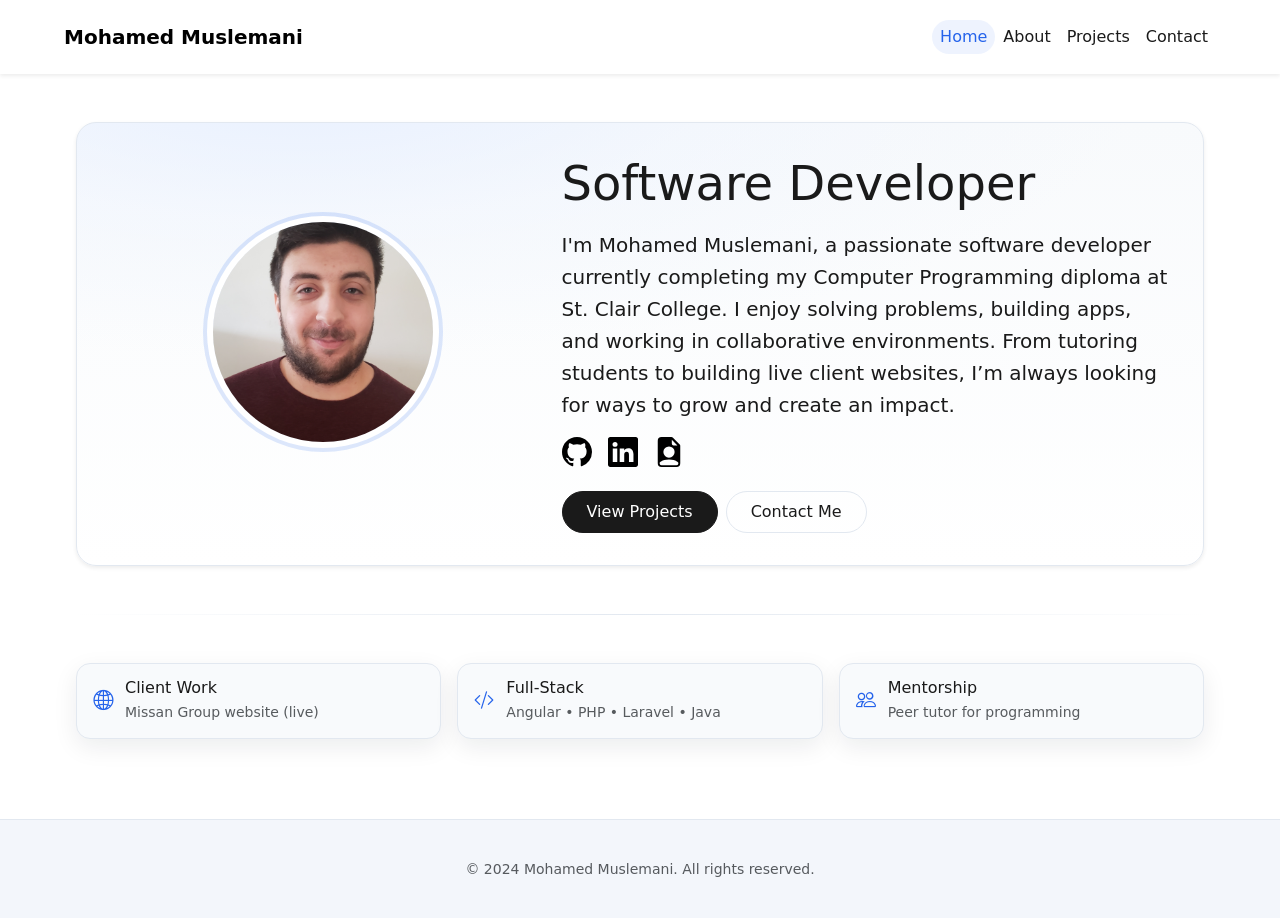
==== index.html @ 51fd97a9 "first commit" ====
<!DOCTYPE html>
<html lang="en">
<head>
  <meta charset="UTF-8" />
  <meta name="viewport" content="width=device-width, initial-scale=1.0" />
  <title>Mohamed Muslemani | Portfolio</title>

  <!-- Performance: Preload key images/icons -->
  <link rel="preload" href="imgs/MyPic.png" as="image" imagesrcset="imgs/MyPic.png">
  <link rel="preload" href="imgs/github.svg" as="image" type="image/svg+xml">
  <link rel="preload" href="imgs/linkedin.svg" as="image" type="image/svg+xml">
  <link rel="preload" href="imgs/file-earmark-person-fill.svg" as="image" type="image/svg+xml">

  <!-- Bootstrap & Icons -->
  <link href="https://cdn.jsdelivr.net/npm/bootstrap@5.3.3/dist/css/bootstrap.min.css" rel="stylesheet">
  <link href="https://cdn.jsdelivr.net/npm/bootstrap-icons@1.11.3/font/bootstrap-icons.css" rel="stylesheet">

  <!-- Custom -->
  <link href="CSS/main.css" rel="stylesheet">
</head>
<body>
  <header class="shadow-sm py-2">
    <nav class="container d-flex justify-content-between align-items-center navbar navbar-expand-lg">
      <a class="navbar-brand fw-bold" href="index.html">Mohamed Muslemani</a>

      <!-- Hamburger Menu Button for mobile -->
      <button class="navbar-toggler" type="button" data-bs-toggle="collapse" data-bs-target="#navbarNav" aria-controls="navbarNav" aria-expanded="false" aria-label="Toggle navigation">
        <span class="navbar-toggler-icon"></span>
      </button>

      <!-- Nav Items -->
      <div class="collapse navbar-collapse" id="navbarNav">
        <ul class="nav ms-auto">
          <li class="nav-item"><a class="nav-link active" aria-current="page" href="index.html">Home</a></li>
          <li class="nav-item"><a class="nav-link" href="about.html">About</a></li>
          <li class="nav-item"><a class="nav-link" href="projects.html">Projects</a></li>
          <li class="nav-item"><a class="nav-link" href="contact.html">Contact</a></li>
        </ul>
      </div>
    </nav>
  </header>

  <!-- HERO with subtle gradient panel + divider -->
  <main class="container py-5">
    <section class="hero panel shadow-sm">
      <div class="row align-items-center">
        <div class="col-md-5 text-center mb-4">
          <img src="imgs/MyPic.png" alt="Mohamed Muslemani" class="img-fluid rounded-circle profile-pic ringed">
        </div>
        <div class="col-md-7">
          <h1 class="display-5 mb-3">Software Developer</h1>
          <p class="lead mb-3">
            I'm Mohamed Muslemani, a passionate software developer currently completing my Computer Programming diploma at St. Clair College. I enjoy solving problems, building apps, and working in collaborative environments. From tutoring students to building live client websites, I’m always looking for ways to grow and create an impact.
          </p>
          <div class="d-flex gap-3 mt-3 align-items-center flex-wrap">
            <a href="https://github.com/Mohamed-Muslemani" target="_blank" data-bs-toggle="tooltip" title="GitHub" class="icon-link">
              <img src="imgs/github.svg" alt="GitHub" class="icon">
            </a>
            <a href="https://www.linkedin.com/in/mohamed-muslemani-800733221/" target="_blank" data-bs-toggle="tooltip" title="LinkedIn" class="icon-link">
              <img src="imgs/linkedin.svg" alt="LinkedIn" class="icon">
            </a>
            <a href="https://stclairconnect-my.sharepoint.com/:b:/g/personal/w0865765_myscc_ca/EXxceuaGOZlJt5z1fXmjKwEBKZ2H0bqcW0vOns-ghVlCUQ?e=M7xY2V" target="_blank" data-bs-toggle="tooltip" title="Resume" class="icon-link">
              <img src="imgs/file-earmark-person-fill.svg" alt="Resume" class="icon">
            </a>
          </div>

          <div class="mt-4 d-flex gap-2 flex-wrap">
            <a href="projects.html" class="btn btn-cta rounded-pill px-4 py-2">View Projects</a>
            <a href="contact.html" class="btn btn-ghost rounded-pill px-4 py-2">Contact Me</a>
          </div>
        </div>
      </div>
    </section>

    <div class="section-divider my-5" aria-hidden="true"></div>

    <section class="row g-3">
      <div class="col-md-4">
        <div class="mini-card">
          <i class="bi bi-globe2"></i>
          <div>
            <h6 class="mb-1">Client Work</h6>
            <p class="mb-0 text-muted small">Missan Group website (live)</p>
          </div>
        </div>
      </div>
      <div class="col-md-4">
        <div class="mini-card">
          <i class="bi bi-code-slash"></i>
          <div>
            <h6 class="mb-1">Full‑Stack</h6>
            <p class="mb-0 text-muted small">Angular • PHP • Laravel • Java</p>
          </div>
        </div>
      </div>
      <div class="col-md-4">
        <div class="mini-card">
          <i class="bi bi-people"></i>
          <div>
            <h6 class="mb-1">Mentorship</h6>
            <p class="mb-0 text-muted small">Peer tutor for programming</p>
          </div>
        </div>
      </div>
    </section>
  </main>

  <footer class="text-center footer text-muted">
    <small>&copy; 2024 Mohamed Muslemani. All rights reserved.</small>
  </footer>

  <script src="https://cdn.jsdelivr.net/npm/bootstrap@5.3.3/dist/js/bootstrap.bundle.min.js"></script>

  <!-- Initialize tooltips -->
  <script>
    const tooltipTriggerList = [].slice.call(document.querySelectorAll('[data-bs-toggle="tooltip"]'));
    const tooltipList = tooltipTriggerList.map(el => new bootstrap.Tooltip(el));
  </script>
</body>
</html>
---- CSS/main.css ----
/* ===== Variables ===== */
:root {
  /* Light Theme */
  --bg: #ffffff;
  --text: #1a1a1a;
  --primary: #2563eb;
  --primary-hover: #1d4ed8;
  --surface: #f8fafc;
  --surface-2: #f3f6fb;
  --border: #e2e8f0;
  --shadow: 0 8px 24px rgba(16, 24, 40, 0.08);
  --muted: #667085;
}

/* ===== Base Styles ===== */
* { margin: 0; padding: 0; box-sizing: border-box; }
html { scroll-behavior: smooth; }

body {
  font-family: 'Space Grotesk', system-ui, -apple-system, Segoe UI, Roboto, sans-serif;
  line-height: 1.6;
  background: var(--bg);
  color: var(--text);
  transition: background 0.3s ease;
}

.container { width: 90%; max-width: 1200px; margin: 0 auto; }

/* ===== Navigation ===== */
.nav a.nav-link {
  color: var(--text);
  text-decoration: none;
  font-weight: 500;
  position: relative;
  padding: .25rem .5rem;
  border-radius: 999px;
}

.nav a.nav-link::after {
  content: '';
  position: absolute;
  left: 12px; right: 12px; bottom: -6px;
  height: 2px; background: transparent;
  transition: background 0.25s ease;
}
.nav a.nav-link:hover::after { background: var(--primary); }
.nav a.nav-link.active, .nav a.nav-link[aria-current="page"] {
  background: rgba(37, 99, 235, 0.08);
  color: var(--primary);
}

/* ===== Hero/Panel Utilities (used across pages) ===== */
.panel {
  background: radial-gradient(1200px 400px at 20% -10%, #e8f0ff 0%, rgba(232,240,255,0.3) 35%, transparent 70%),
              linear-gradient(180deg, var(--surface), var(--bg));
  border: 1px solid var(--border);
  border-radius: 20px;
  padding: 2rem;
}
.section-divider {
  height: 1px;
  background: linear-gradient(to right, transparent, var(--border), transparent);
  border: 0;
}

/* Profile image */
.profile-pic { width: 220px; height: 220px; object-fit: cover; }
.ringed {
  box-shadow: 0 0 0 6px #fff, 0 0 0 10px rgba(37, 99, 235, 0.15);
}

/* Icons */
.icon { width: 30px; height: 30px; transition: transform 0.3s ease; display: block; }
.icon:hover { transform: scale(1.12); }
.icon-link { display: inline-flex; align-items: center; justify-content: center; }

/* Mini highlight cards (home) */
.mini-card {
  display: flex; align-items: center; gap: .75rem;
  padding: .9rem 1rem;
  border: 1px solid var(--border);
  border-radius: 14px;
  background: var(--surface);
  box-shadow: var(--shadow);
}
.mini-card i { font-size: 1.25rem; color: var(--primary); }

/* ===== Buttons ===== */
.btn-cta {
  background: var(--text); color: #fff;
  border: 1px solid var(--text);
}
.btn-cta:hover { background: #000; color: #fff; border-color: #000; }

.btn-ghost {
  background: transparent; color: var(--text);
  border: 1px solid var(--border);
}
.btn-ghost:hover { border-color: var(--text); }

/* ===== Projects ===== */
.project-card {
  border: 1px solid var(--border);
  border-radius: 16px;
  padding: 1.25rem 1.25rem 1rem;
  background: var(--surface);
  box-shadow: var(--shadow);
}
.project-icon {
  font-size: 1.5rem; color: var(--primary);
  flex: 0 0 auto; margin-top: 0.25rem;
}
.tag {
  display: inline-block;
  padding: .2rem .6rem;
  border: 1px solid var(--border);
  border-radius: 999px;
  font-size: .8rem;
  line-height: 1;
  color: var(--muted);
  background: #fff;
}

/* ===== Footer ===== */
.footer {
  padding: 2.25rem 0;
  background: var(--surface-2);
  border-top: 1px solid var(--border);
  margin-top: 2rem;
}

/* ===== Forms (contact) ===== */
form.panel .form-control:focus {
  border-color: var(--primary);
  box-shadow: 0 0 0 .2rem rgba(37, 99, 235, 0.15);
}

/* === Media Queries === */
@media (max-width: 992px) {
  .profile-pic { width: 200px; height: 200px; }
}
@media (max-width: 768px) {
  .profile-pic { width: 180px; height: 180px; }
  .navbar-collapse { flex-basis: 100%; text-align: center; }
  .nav { flex-direction: column; gap: .5rem; width: 100%; }
  .nav a.nav-link { padding: .5rem .75rem; }
}
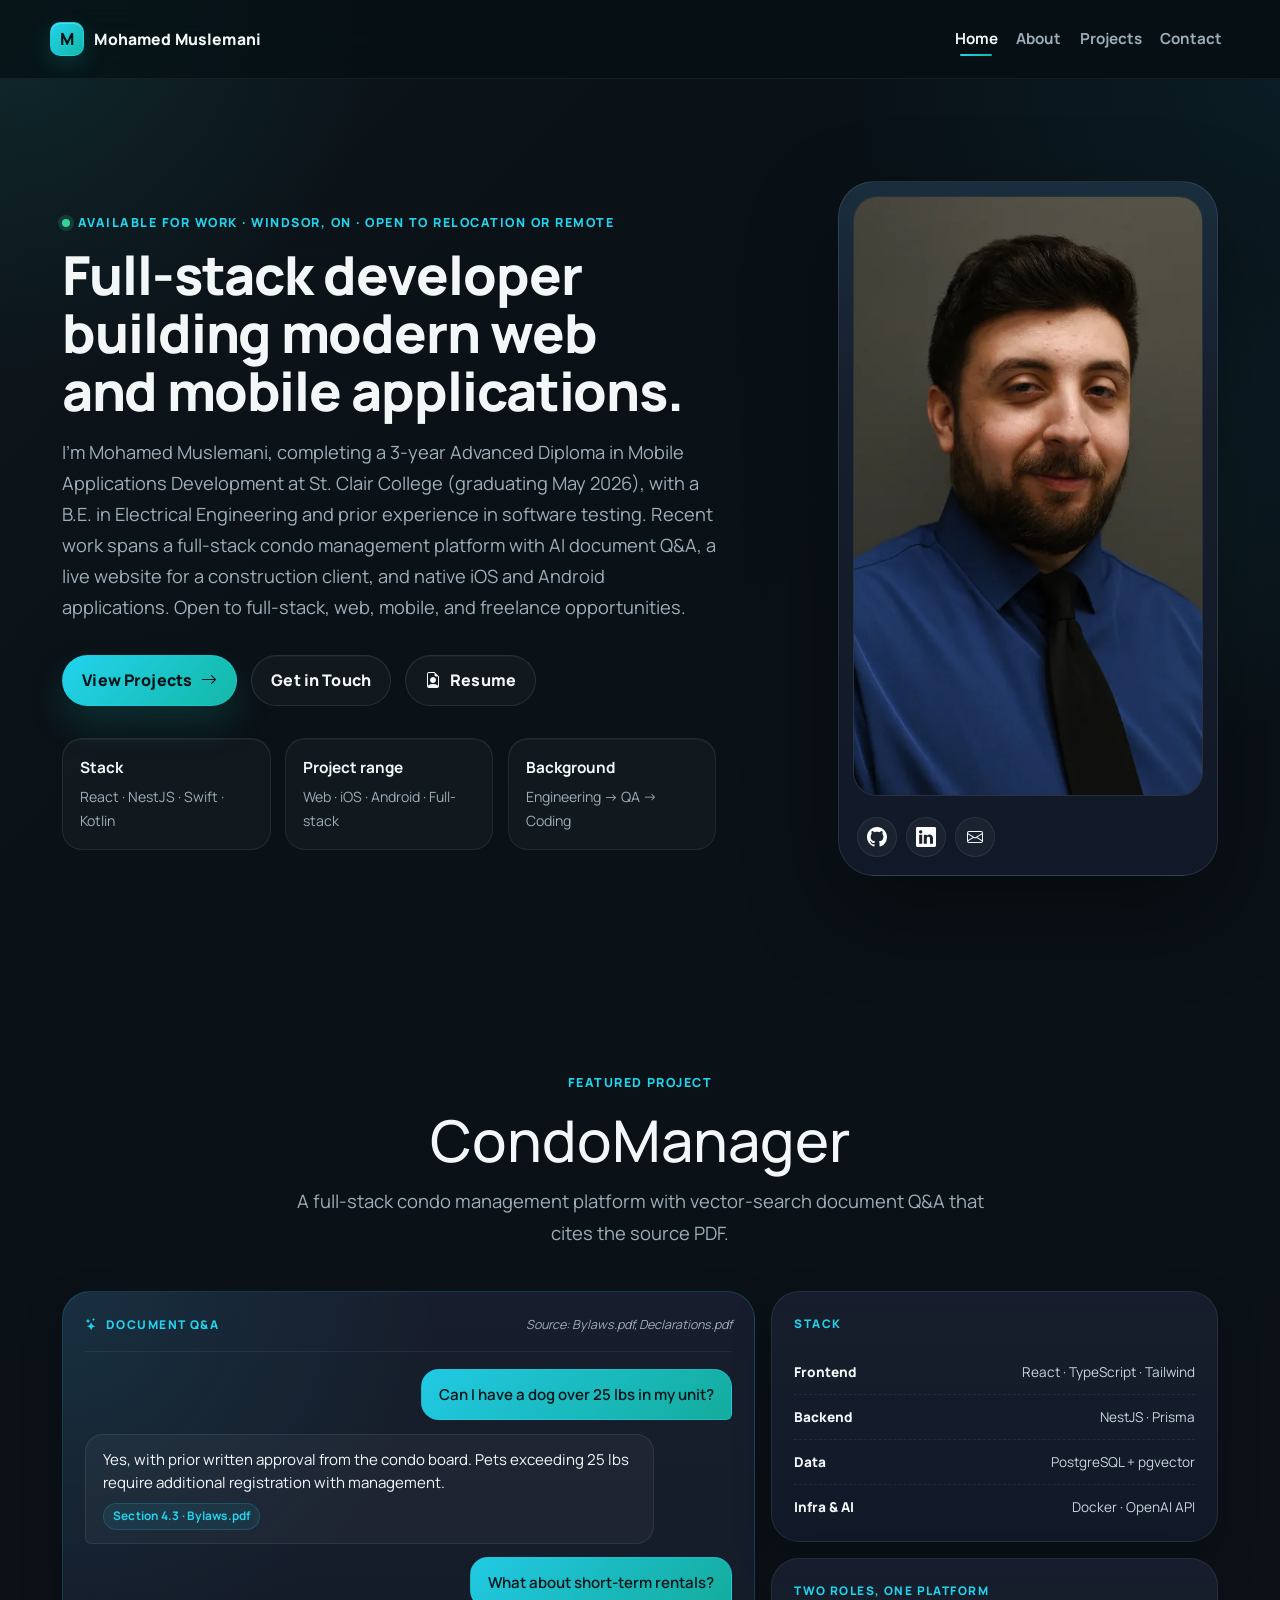
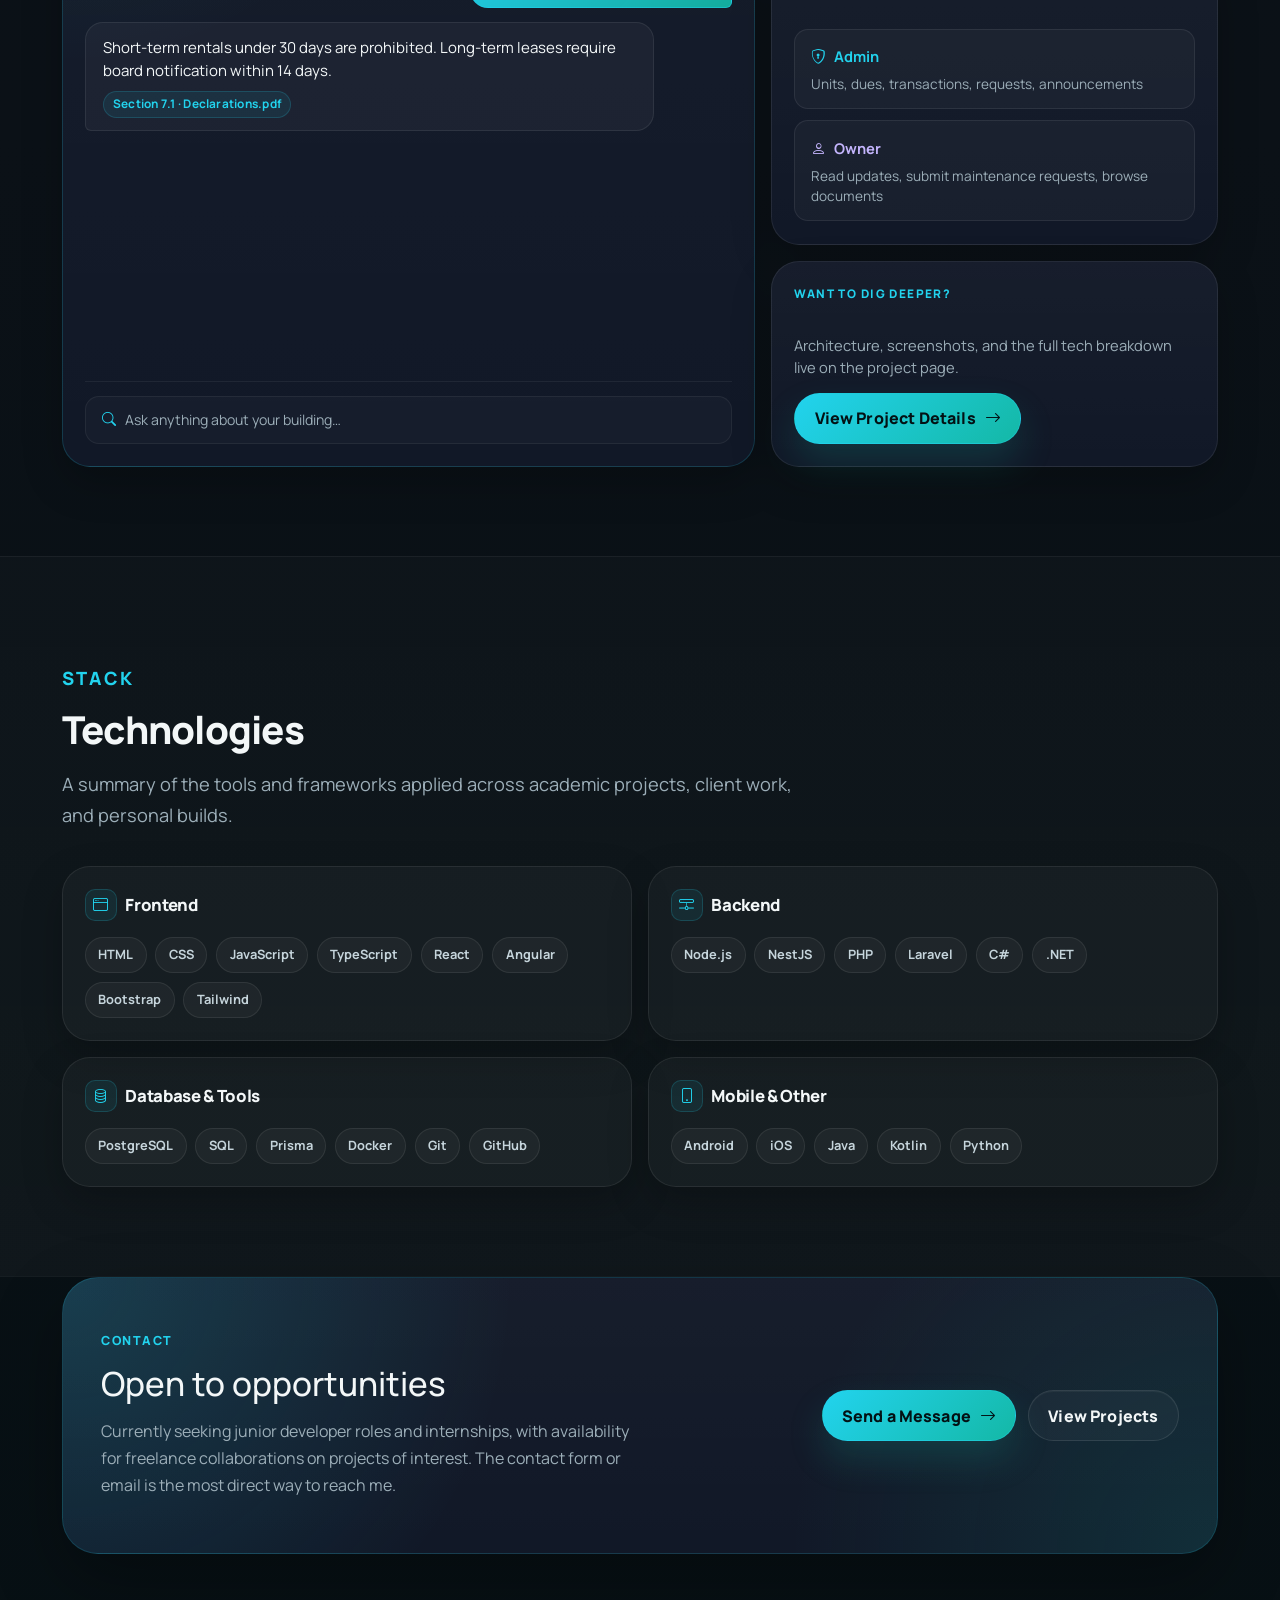
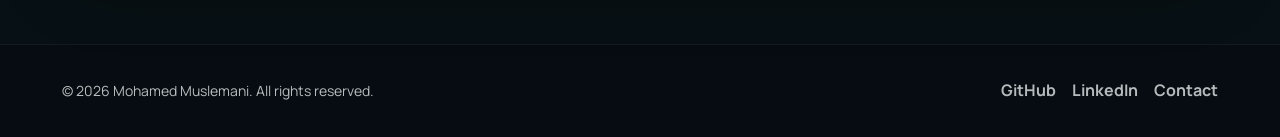
==== commit 736d6c17: "Rework whole site" ====
--- a/index.html
+++ b/index.html
@@ -1,120 +1,464 @@
-<!DOCTYPE html>
+<!doctype html>
 <html lang="en">
-<head>
-  <meta charset="UTF-8" />
-  <meta name="viewport" content="width=device-width, initial-scale=1.0" />
-  <title>Mohamed Muslemani | Portfolio</title>
-
-  <!-- Performance: Preload key images/icons -->
-  <link rel="preload" href="imgs/MyPic.png" as="image" imagesrcset="imgs/MyPic.png">
-  <link rel="preload" href="imgs/github.svg" as="image" type="image/svg+xml">
-  <link rel="preload" href="imgs/linkedin.svg" as="image" type="image/svg+xml">
-  <link rel="preload" href="imgs/file-earmark-person-fill.svg" as="image" type="image/svg+xml">
-
-  <!-- Bootstrap & Icons -->
-  <link href="https://cdn.jsdelivr.net/npm/bootstrap@5.3.3/dist/css/bootstrap.min.css" rel="stylesheet">
-  <link href="https://cdn.jsdelivr.net/npm/bootstrap-icons@1.11.3/font/bootstrap-icons.css" rel="stylesheet">
-
-  <!-- Custom -->
-  <link href="CSS/main.css" rel="stylesheet">
-</head>
-<body>
-  <header class="shadow-sm py-2">
-    <nav class="container d-flex justify-content-between align-items-center navbar navbar-expand-lg">
-      <a class="navbar-brand fw-bold" href="index.html">Mohamed Muslemani</a>
-
-      <!-- Hamburger Menu Button for mobile -->
-      <button class="navbar-toggler" type="button" data-bs-toggle="collapse" data-bs-target="#navbarNav" aria-controls="navbarNav" aria-expanded="false" aria-label="Toggle navigation">
-        <span class="navbar-toggler-icon"></span>
-      </button>
-
-      <!-- Nav Items -->
-      <div class="collapse navbar-collapse" id="navbarNav">
-        <ul class="nav ms-auto">
-          <li class="nav-item"><a class="nav-link active" aria-current="page" href="index.html">Home</a></li>
-          <li class="nav-item"><a class="nav-link" href="about.html">About</a></li>
-          <li class="nav-item"><a class="nav-link" href="projects.html">Projects</a></li>
-          <li class="nav-item"><a class="nav-link" href="contact.html">Contact</a></li>
-        </ul>
+  <head>
+    <meta charset="UTF-8" />
+    <meta name="viewport" content="width=device-width, initial-scale=1.0" />
+    <title>Mohamed Muslemani | Full-Stack Developer</title>
+
+    <!-- SEO -->
+    <meta
+      name="description"
+      content="Mohamed Muslemani is a full-stack developer in Windsor, ON building maintainable web apps with React, NestJS, Angular, Laravel, and PostgreSQL. Open to junior roles, internships, and freelance work."
+    />
+    <meta
+      name="keywords"
+      content="Mohamed Muslemani, full-stack developer, web developer, React, NestJS, Angular, Laravel, PostgreSQL, Windsor Ontario, junior developer, portfolio"
+    />
+    <meta name="author" content="Mohamed Muslemani" />
+    <meta name="theme-color" content="#0b1117" />
+    <meta name="robots" content="index, follow" />
+    <link rel="canonical" href="https://mohamedmuslemani.ca/" />
+
+    <!-- Open Graph -->
+    <meta property="og:type" content="website" />
+    <meta
+      property="og:title"
+      content="Mohamed Muslemani | Full-Stack Developer"
+    />
+    <meta
+      property="og:description"
+      content="Full-stack developer building practical web apps with React, NestJS, Laravel, and PostgreSQL. Open to junior roles, internships, and freelance."
+    />
+    <meta property="og:url" content="https://mohamedmuslemani.ca/" />
+    <meta property="og:image" content="imgs/MyPic.png" />
+    <meta property="og:locale" content="en_US" />
+
+    <!-- Twitter -->
+    <meta name="twitter:card" content="summary_large_image" />
+    <meta
+      name="twitter:title"
+      content="Mohamed Muslemani | Full-Stack Developer"
+    />
+    <meta
+      name="twitter:description"
+      content="Full-stack developer building practical web apps with React, NestJS, Laravel, and PostgreSQL."
+    />
+    <meta name="twitter:image" content="imgs/MyPic.png" />
+
+    <!-- Favicon (inline SVG monogram) -->
+    <link
+      rel="icon"
+      href="data:image/svg+xml,%3Csvg xmlns='http://www.w3.org/2000/svg' viewBox='0 0 64 64'%3E%3Crect width='64' height='64' rx='14' fill='%230b1117'/%3E%3Ctext x='32' y='42' text-anchor='middle' font-family='Manrope,Segoe UI,sans-serif' font-size='32' font-weight='800' fill='%2322d3ee'%3EM%3C/text%3E%3C/svg%3E"
+    />
+
+    <link rel="preconnect" href="https://fonts.googleapis.com" />
+    <link rel="preconnect" href="https://fonts.gstatic.com" crossorigin />
+    <link rel="preconnect" href="https://cdn.jsdelivr.net" crossorigin />
+    <link
+      href="https://fonts.googleapis.com/css2?family=Manrope:wght@400;500;700;800&display=swap"
+      rel="stylesheet"
+    />
+
+    <link rel="preload" href="imgs/MyPic.webp" as="image" type="image/webp" />
+    <link
+      rel="preload"
+      href="imgs/github.svg"
+      as="image"
+      type="image/svg+xml"
+    />
+    <link
+      rel="preload"
+      href="imgs/linkedin.svg"
+      as="image"
+      type="image/svg+xml"
+    />
+    <link
+      rel="preload"
+      href="imgs/file-earmark-person-fill.svg"
+      as="image"
+      type="image/svg+xml"
+    />
+
+    <link
+      href="https://cdn.jsdelivr.net/npm/bootstrap@5.3.3/dist/css/bootstrap.min.css"
+      rel="stylesheet"
+    />
+    <link
+      href="https://cdn.jsdelivr.net/npm/bootstrap-icons@1.11.3/font/bootstrap-icons.css"
+      rel="stylesheet"
+    />
+    <link href="CSS/main.css" rel="stylesheet" />
+
+    <!-- Structured data: Person -->
+    <script type="application/ld+json">
+      {
+        "@context": "https://schema.org",
+        "@type": "Person",
+        "name": "Mohamed Muslemani",
+        "jobTitle": "Full-Stack Developer",
+        "url": "https://mohamedmuslemani.ca/",
+        "image": "imgs/MyPic.png",
+        "address": {
+          "@type": "PostalAddress",
+          "addressLocality": "Windsor",
+          "addressRegion": "ON",
+          "addressCountry": "CA"
+        },
+        "sameAs": [
+          "https://github.com/Mohamed-Muslemani",
+          "https://www.linkedin.com/in/mohamed-muslemani-800733221/"
+        ],
+        "knowsAbout": [
+          "React",
+          "NestJS",
+          "Angular",
+          "Laravel",
+          "TypeScript",
+          "PostgreSQL",
+          "Full-Stack Development"
+        ]
+      }
+    </script>
+  </head>
+  <body>
+    <a class="skip-link" href="#main-content">Skip to main content</a>
+
+    <header class="site-header">
+      <nav
+        class="container navbar navbar-expand-lg"
+        aria-label="Primary navigation"
+      >
+        <a
+          class="navbar-brand"
+          href="index.html"
+          aria-label="Mohamed Muslemani — home"
+        >
+          <span class="brand-mark" aria-hidden="true">M</span>
+          <span class="brand-name">Mohamed Muslemani</span>
+        </a>
+        <button
+          class="navbar-toggler"
+          type="button"
+          data-bs-toggle="collapse"
+          data-bs-target="#navbarNav"
+          aria-controls="navbarNav"
+          aria-expanded="false"
+          aria-label="Toggle navigation"
+        >
+          <span class="navbar-toggler-icon"></span>
+        </button>
+        <div class="collapse navbar-collapse" id="navbarNav">
+          <ul class="navbar-nav ms-auto">
+            <li class="nav-item">
+              <a class="nav-link active" aria-current="page" href="index.html"
+                >Home</a
+              >
+            </li>
+            <li class="nav-item">
+              <a class="nav-link" href="about.html">About</a>
+            </li>
+            <li class="nav-item">
+              <a class="nav-link" href="projects.html">Projects</a>
+            </li>
+            <li class="nav-item">
+              <a class="nav-link" href="contact.html">Contact</a>
+            </li>
+          </ul>
+        </div>
+      </nav>
+    </header>
+
+    <main id="main-content">
+      <section class="hero-section">
+        <div class="container">
+          <div class="row align-items-center g-5 hero-grid">
+            <div class="col-lg-7">
+              <p class="eyebrow" data-reveal>
+                <span class="status-dot" aria-hidden="true"></span>
+                Available for work &middot; Windsor, ON &middot; Open to relocation or remote
+              </p>
+              <h1 data-reveal>
+                Full-stack developer building modern web and mobile applications.
+              </h1>
+              <p class="hero-copy" data-reveal>
+                I'm Mohamed Muslemani, completing a 3-year Advanced Diploma in Mobile Applications Development at St. Clair College (graduating May 2026), with a B.E. in Electrical Engineering and prior experience in software testing. Recent work spans a full-stack condo management platform with AI document Q&amp;A, a live website for a construction client, and native iOS and Android applications. Open to full-stack, web, mobile, and freelance opportunities.
+              </p>
+
+              <div class="hero-actions" data-reveal>
+                <a href="projects.html" class="btn btn-primary-custom">
+                  View Projects
+                  <i class="bi bi-arrow-right" aria-hidden="true"></i>
+                </a>
+                <a href="contact.html" class="btn btn-secondary-custom"
+                  >Get in Touch</a
+                >
+                <a
+                  href="Mohamed_Muslemani_Resume.pdf"
+                  target="_blank"
+                  rel="noopener"
+                  class="btn btn-link-custom"
+                >
+                  <i class="bi bi-file-earmark-person" aria-hidden="true"></i>
+                  Resume
+                </a>
+              </div>
+
+              <div
+                class="quick-stats"
+                aria-label="Portfolio highlights"
+                data-reveal
+              >
+                <div>
+                  <strong>Stack</strong>
+                  <span>React &middot; NestJS &middot; Swift &middot; Kotlin</span>
+                </div>
+                <div>
+                  <strong>Project range</strong>
+                  <span>Web &middot; iOS &middot; Android &middot; Full-stack</span>
+                </div>
+                <div>
+                  <strong>Background</strong>
+                  <span>Engineering &rarr; QA &rarr; Coding</span>
+                </div>
+              </div>
+            </div>
+
+            <div class="col-lg-5">
+              <div class="profile-card" data-reveal>
+                <picture>
+                  <source srcset="imgs/MyPic.webp" type="image/webp" />
+                  <img
+                    src="imgs/MyPic.png"
+                    alt="Portrait of Mohamed Muslemani"
+                    class="profile-pic"
+                    width="720"
+                    height="600"
+                    fetchpriority="high"
+                  />
+                </picture>
+                <div class="profile-card-body">
+                  <div class="social-row">
+                    <a
+                      href="https://github.com/Mohamed-Muslemani"
+                      target="_blank"
+                      rel="noopener noreferrer"
+                      aria-label="GitHub profile (opens in new tab)"
+                    >
+                      <img
+                        src="imgs/github.svg"
+                        alt=""
+                        width="20"
+                        height="20"
+                        loading="lazy"
+                        decoding="async"
+                      />
+                    </a>
+                    <a
+                      href="https://www.linkedin.com/in/mohamed-muslemani-800733221/"
+                      target="_blank"
+                      rel="noopener noreferrer"
+                      aria-label="LinkedIn profile (opens in new tab)"
+                    >
+                      <img
+                        src="imgs/linkedin.svg"
+                        alt=""
+                        width="20"
+                        height="20"
+                        loading="lazy"
+                        decoding="async"
+                      />
+                    </a>
+                    <a href="contact.html" aria-label="Contact Mohamed">
+                      <i class="bi bi-envelope" aria-hidden="true"></i>
+                    </a>
+                  </div>
+                </div>
+              </div>
+            </div>
+          </div>
+        </div>
+      </section>
+
+      <section class="section featured-section" aria-labelledby="featured-heading">
+        <div class="container">
+          <div class="featured-header" data-reveal>
+            <p class="eyebrow">Featured project</p>
+            <h2 id="featured-heading">CondoManager</h2>
+            <p class="featured-tagline">
+              A full-stack condo management platform with vector-search document Q&amp;A that cites the source PDF.
+            </p>
+          </div>
+
+          <div class="bento-grid" data-reveal>
+            <article class="bento-card bento-chat" aria-label="Document Q&amp;A demo">
+              <header class="chat-header">
+                <span class="chat-label">
+                  <i class="bi bi-stars" aria-hidden="true"></i>
+                  Document Q&amp;A
+                </span>
+                <span class="chat-source">Source: Bylaws.pdf, Declarations.pdf</span>
+              </header>
+              <div class="chat-messages">
+                <div class="chat-bubble chat-user">
+                  Can I have a dog over 25&nbsp;lbs in my unit?
+                </div>
+                <div class="chat-bubble chat-ai">
+                  <p>
+                    Yes, with prior written approval from the condo board. Pets exceeding 25&nbsp;lbs require additional registration with management.
+                  </p>
+                  <span class="chat-citation">Section 4.3 &middot; Bylaws.pdf</span>
+                </div>
+                <div class="chat-bubble chat-user">
+                  What about short-term rentals?
+                </div>
+                <div class="chat-bubble chat-ai">
+                  <p>
+                    Short-term rentals under 30 days are prohibited. Long-term leases require board notification within 14 days.
+                  </p>
+                  <span class="chat-citation">Section 7.1 &middot; Declarations.pdf</span>
+                </div>
+              </div>
+              <footer class="chat-footer">
+                <span class="chat-input-mock">
+                  <i class="bi bi-search" aria-hidden="true"></i>
+                  Ask anything about your building&hellip;
+                </span>
+              </footer>
+            </article>
+
+            <article class="bento-card bento-stack-card">
+              <p class="bento-label">Stack</p>
+              <div class="stack-row"><strong>Frontend</strong><span>React &middot; TypeScript &middot; Tailwind</span></div>
+              <div class="stack-row"><strong>Backend</strong><span>NestJS &middot; Prisma</span></div>
+              <div class="stack-row"><strong>Data</strong><span>PostgreSQL + pgvector</span></div>
+              <div class="stack-row"><strong>Infra &amp; AI</strong><span>Docker &middot; OpenAI API</span></div>
+            </article>
+
+            <article class="bento-card bento-roles">
+              <p class="bento-label">Two roles, one platform</p>
+              <div class="role-pill role-pill-admin">
+                <strong><i class="bi bi-shield-lock" aria-hidden="true"></i> Admin</strong>
+                <span>Units, dues, transactions, requests, announcements</span>
+              </div>
+              <div class="role-pill role-pill-owner">
+                <strong><i class="bi bi-person" aria-hidden="true"></i> Owner</strong>
+                <span>Read updates, submit maintenance requests, browse documents</span>
+              </div>
+            </article>
+
+            <article class="bento-card bento-cta">
+              <p class="bento-label">Want to dig deeper?</p>
+              <p class="bento-cta-copy">Architecture, screenshots, and the full tech breakdown live on the project page.</p>
+              <a href="projects.html" class="btn btn-primary-custom">
+                View Project Details
+                <i class="bi bi-arrow-right" aria-hidden="true"></i>
+              </a>
+            </article>
+          </div>
+        </div>
+      </section>
+
+      <section class="section section-muted" aria-labelledby="stack-heading">
+        <div class="container">
+          <div class="section-heading" data-reveal>
+            <p class="eyebrow">Stack</p>
+            <h2 id="stack-heading">Technologies</h2>
+            <p>
+              A summary of the tools and frameworks applied across academic projects, client work, and personal builds.
+            </p>
+          </div>
+
+          <div class="stack-grid">
+            <div class="stack-group" data-reveal>
+              <h3><i class="bi bi-window" aria-hidden="true"></i> Frontend</h3>
+              <div class="tag-row">
+                <span>HTML</span><span>CSS</span><span>JavaScript</span
+                ><span>TypeScript</span><span>React</span><span>Angular</span
+                ><span>Bootstrap</span><span>Tailwind</span>
+              </div>
+            </div>
+            <div class="stack-group" data-reveal>
+              <h3>
+                <i class="bi bi-hdd-network" aria-hidden="true"></i> Backend
+              </h3>
+              <div class="tag-row">
+                <span>Node.js</span><span>NestJS</span><span>PHP</span
+                ><span>Laravel</span><span>C#</span><span>.NET</span>
+              </div>
+            </div>
+            <div class="stack-group" data-reveal>
+              <h3>
+                <i class="bi bi-database" aria-hidden="true"></i> Database &amp;
+                Tools
+              </h3>
+              <div class="tag-row">
+                <span>PostgreSQL</span><span>SQL</span><span>Prisma</span
+                ><span>Docker</span><span>Git</span><span>GitHub</span>
+              </div>
+            </div>
+            <div class="stack-group" data-reveal>
+              <h3>
+                <i class="bi bi-phone" aria-hidden="true"></i> Mobile &amp;
+                Other
+              </h3>
+              <div class="tag-row">
+                <span>Android</span><span>iOS</span><span>Java</span
+                ><span>Kotlin</span><span>Python</span>
+              </div>
+            </div>
+          </div>
+        </div>
+      </section>
+
+      <section class="section cta-section" aria-labelledby="cta-heading">
+        <div class="container">
+          <div class="cta-card" data-reveal>
+            <div>
+              <p class="eyebrow">Contact</p>
+              <h2 id="cta-heading">Open to opportunities</h2>
+              <p>
+                Currently seeking junior developer roles and internships, with availability for freelance collaborations on projects of interest. The contact form or email is the most direct way to reach me.
+              </p>
+            </div>
+            <div class="cta-actions">
+              <a href="contact.html" class="btn btn-primary-custom">
+                Send a Message
+                <i class="bi bi-arrow-right" aria-hidden="true"></i>
+              </a>
+              <a href="projects.html" class="btn btn-secondary-custom"
+                >View Projects</a
+              >
+            </div>
+          </div>
+        </div>
+      </section>
+    </main>
+
+    <footer class="site-footer">
+      <div class="container footer-inner">
+        <small>&copy; 2026 Mohamed Muslemani. All rights reserved.</small>
+        <div class="footer-links">
+          <a
+            href="https://github.com/Mohamed-Muslemani"
+            target="_blank"
+            rel="noopener noreferrer"
+            >GitHub</a
+          >
+          <a
+            href="https://www.linkedin.com/in/mohamed-muslemani-800733221/"
+            target="_blank"
+            rel="noopener noreferrer"
+            >LinkedIn</a
+          >
+          <a href="contact.html">Contact</a>
+        </div>
       </div>
-    </nav>
-  </header>
-
-  <!-- HERO with subtle gradient panel + divider -->
-  <main class="container py-5">
-    <section class="hero panel shadow-sm">
-      <div class="row align-items-center">
-        <div class="col-md-5 text-center mb-4">
-          <img src="imgs/MyPic.png" alt="Mohamed Muslemani" class="img-fluid rounded-circle profile-pic ringed">
-        </div>
-        <div class="col-md-7">
-          <h1 class="display-5 mb-3">Software Developer</h1>
-          <p class="lead mb-3">
-            I'm Mohamed Muslemani, a passionate software developer currently completing my Computer Programming diploma at St. Clair College. I enjoy solving problems, building apps, and working in collaborative environments. From tutoring students to building live client websites, I’m always looking for ways to grow and create an impact.
-          </p>
-          <div class="d-flex gap-3 mt-3 align-items-center flex-wrap">
-            <a href="https://github.com/Mohamed-Muslemani" target="_blank" data-bs-toggle="tooltip" title="GitHub" class="icon-link">
-              <img src="imgs/github.svg" alt="GitHub" class="icon">
-            </a>
-            <a href="https://www.linkedin.com/in/mohamed-muslemani-800733221/" target="_blank" data-bs-toggle="tooltip" title="LinkedIn" class="icon-link">
-              <img src="imgs/linkedin.svg" alt="LinkedIn" class="icon">
-            </a>
-            <a href="https://stclairconnect-my.sharepoint.com/:b:/g/personal/w0865765_myscc_ca/EXxceuaGOZlJt5z1fXmjKwEBKZ2H0bqcW0vOns-ghVlCUQ?e=M7xY2V" target="_blank" data-bs-toggle="tooltip" title="Resume" class="icon-link">
-              <img src="imgs/file-earmark-person-fill.svg" alt="Resume" class="icon">
-            </a>
-          </div>
-
-          <div class="mt-4 d-flex gap-2 flex-wrap">
-            <a href="projects.html" class="btn btn-cta rounded-pill px-4 py-2">View Projects</a>
-            <a href="contact.html" class="btn btn-ghost rounded-pill px-4 py-2">Contact Me</a>
-          </div>
-        </div>
-      </div>
-    </section>
-
-    <div class="section-divider my-5" aria-hidden="true"></div>
-
-    <section class="row g-3">
-      <div class="col-md-4">
-        <div class="mini-card">
-          <i class="bi bi-globe2"></i>
-          <div>
-            <h6 class="mb-1">Client Work</h6>
-            <p class="mb-0 text-muted small">Missan Group website (live)</p>
-          </div>
-        </div>
-      </div>
-      <div class="col-md-4">
-        <div class="mini-card">
-          <i class="bi bi-code-slash"></i>
-          <div>
-            <h6 class="mb-1">Full‑Stack</h6>
-            <p class="mb-0 text-muted small">Angular • PHP • Laravel • Java</p>
-          </div>
-        </div>
-      </div>
-      <div class="col-md-4">
-        <div class="mini-card">
-          <i class="bi bi-people"></i>
-          <div>
-            <h6 class="mb-1">Mentorship</h6>
-            <p class="mb-0 text-muted small">Peer tutor for programming</p>
-          </div>
-        </div>
-      </div>
-    </section>
-  </main>
-
-  <footer class="text-center footer text-muted">
-    <small>&copy; 2024 Mohamed Muslemani. All rights reserved.</small>
-  </footer>
-
-  <script src="https://cdn.jsdelivr.net/npm/bootstrap@5.3.3/dist/js/bootstrap.bundle.min.js"></script>
-
-  <!-- Initialize tooltips -->
-  <script>
-    const tooltipTriggerList = [].slice.call(document.querySelectorAll('[data-bs-toggle="tooltip"]'));
-    const tooltipList = tooltipTriggerList.map(el => new bootstrap.Tooltip(el));
-  </script>
-</body>
+    </footer>
+
+    <script
+      src="https://cdn.jsdelivr.net/npm/bootstrap@5.3.3/dist/js/bootstrap.bundle.min.js"
+      defer
+    ></script>
+    <script src="JS/main.js" defer></script>
+  </body>
 </html>
--- a/CSS/main.css
+++ b/CSS/main.css
@@ -1,147 +1,2065 @@
-/* ===== Variables ===== */
+/* ===== Design Tokens ===== */
 :root {
-  /* Light Theme */
-  --bg: #ffffff;
-  --text: #1a1a1a;
-  --primary: #2563eb;
-  --primary-hover: #1d4ed8;
-  --surface: #f8fafc;
-  --surface-2: #f3f6fb;
-  --border: #e2e8f0;
-  --shadow: 0 8px 24px rgba(16, 24, 40, 0.08);
-  --muted: #667085;
-}
-
-/* ===== Base Styles ===== */
-* { margin: 0; padding: 0; box-sizing: border-box; }
-html { scroll-behavior: smooth; }
+  --bg: #0b1117;
+  --bg-elevated: #071014;
+  --surface: #111827;
+  --surface-muted: #16212b;
+  --surface-soft: rgba(17, 24, 39, 0.82);
+  --text: #f3f7f8;
+  --muted-text: #9caeb8;
+  --accent: #14b8a6;
+  --accent-bright: #22d3ee;
+  --accent-deep: #0f8d8d;
+  --border: rgba(255, 255, 255, 0.1);
+  --border-strong: rgba(255, 255, 255, 0.18);
+  --shadow-sm: 0 16px 40px rgba(0, 0, 0, 0.22);
+  --shadow-md: 0 28px 70px rgba(0, 0, 0, 0.3);
+  --shadow-lg: 0 34px 90px rgba(0, 0, 0, 0.36);
+  --glow-soft: 0 0 0 1px rgba(34, 211, 238, 0.1), 0 0 28px rgba(20, 184, 166, 0.15);
+  --radius-sm: 12px;
+  --radius-md: 20px;
+  --radius-lg: 28px;
+  --radius-xl: 36px;
+  --section-y: clamp(4rem, 7vw, 6.5rem);
+  --container-width: 1180px;
+  --ease: cubic-bezier(0.4, 0, 0.2, 1);
+}
+
+/* ===== Skip link / utility ===== */
+.skip-link {
+  position: absolute;
+  top: -100px;
+  left: 1rem;
+  z-index: 2000;
+  padding: 0.7rem 1.1rem;
+  color: #031114;
+  background: linear-gradient(135deg, var(--accent-bright), var(--accent));
+  border-radius: 12px;
+  font-weight: 800;
+  text-decoration: none;
+  transition: top 0.2s var(--ease);
+}
+
+.skip-link:focus,
+.skip-link:focus-visible {
+  top: 0.85rem;
+  color: #031114;
+}
+
+.visually-hidden {
+  position: absolute;
+  width: 1px;
+  height: 1px;
+  padding: 0;
+  margin: -1px;
+  overflow: hidden;
+  clip: rect(0, 0, 0, 0);
+  white-space: nowrap;
+  border: 0;
+}
+
+/* ===== Scroll reveal ===== */
+[data-reveal] {
+  opacity: 0;
+  transform: translateY(18px);
+  transition:
+    opacity 0.7s var(--ease),
+    transform 0.7s var(--ease);
+  transition-delay: var(--reveal-delay, 0ms);
+  will-change: opacity, transform;
+}
+
+[data-reveal].is-revealed {
+  opacity: 1;
+  transform: none;
+}
+
+@media (prefers-reduced-motion: reduce) {
+  *,
+  *::before,
+  *::after {
+    animation-duration: 0.001ms !important;
+    animation-iteration-count: 1 !important;
+    transition-duration: 0.001ms !important;
+    scroll-behavior: auto !important;
+  }
+
+  [data-reveal] {
+    opacity: 1;
+    transform: none;
+  }
+}
+
+/* ===== Base ===== */
+*,
+*::before,
+*::after {
+  box-sizing: border-box;
+}
+
+html {
+  scroll-behavior: smooth;
+}
 
 body {
-  font-family: 'Space Grotesk', system-ui, -apple-system, Segoe UI, Roboto, sans-serif;
-  line-height: 1.6;
-  background: var(--bg);
-  color: var(--text);
-  transition: background 0.3s ease;
-}
-
-.container { width: 90%; max-width: 1200px; margin: 0 auto; }
+  margin: 0;
+  min-height: 100vh;
+  background:
+    radial-gradient(circle at top left, rgba(20, 184, 166, 0.12), transparent 24rem),
+    radial-gradient(circle at 85% 15%, rgba(34, 211, 238, 0.09), transparent 18rem),
+    linear-gradient(180deg, #091117 0%, var(--bg) 52%, var(--bg-elevated) 100%);
+  color: var(--text);
+  font-family: "Manrope", "Segoe UI", sans-serif;
+  line-height: 1.7;
+}
+
+img {
+  display: block;
+  max-width: 100%;
+}
+
+a {
+  color: var(--accent-bright);
+  text-decoration: none;
+}
+
+a:hover {
+  color: #7ce8f4;
+}
+
+p {
+  color: var(--muted-text);
+}
+
+ul {
+  margin-bottom: 0;
+}
+
+:focus-visible {
+  outline: 2px solid rgba(34, 211, 238, 0.8);
+  outline-offset: 3px;
+}
+
+.container {
+  width: min(var(--container-width), calc(100% - 2rem));
+  max-width: var(--container-width);
+}
+
+.surface-card {
+  background: linear-gradient(180deg, rgba(255, 255, 255, 0.02), rgba(255, 255, 255, 0)), var(--surface);
+  border: 1px solid var(--border);
+  border-radius: var(--radius-lg);
+  box-shadow: var(--shadow-sm);
+}
 
 /* ===== Navigation ===== */
-.nav a.nav-link {
-  color: var(--text);
-  text-decoration: none;
-  font-weight: 500;
+.site-header {
+  position: sticky;
+  top: 0;
+  z-index: 1000;
+  background: rgba(7, 16, 20, 0.7);
+  border-bottom: 1px solid rgba(255, 255, 255, 0.06);
+  backdrop-filter: blur(18px);
+  -webkit-backdrop-filter: blur(18px);
+  transition: background-color 0.25s var(--ease), border-color 0.25s var(--ease), box-shadow 0.25s var(--ease);
+}
+
+.site-header.is-scrolled {
+  background: rgba(7, 16, 20, 0.92);
+  border-bottom-color: rgba(255, 255, 255, 0.1);
+  box-shadow: 0 12px 30px rgba(0, 0, 0, 0.28);
+}
+
+.navbar {
+  min-height: 78px;
+  padding: 0;
+}
+
+.navbar-brand {
+  display: inline-flex;
+  align-items: center;
+  gap: 0.65rem;
+  color: var(--text);
+  font-size: 0.98rem;
+  font-weight: 800;
+  letter-spacing: 0.01em;
+  transition: color 0.2s var(--ease), opacity 0.2s var(--ease);
+}
+
+.navbar-brand:hover {
+  color: #ffffff;
+}
+
+.brand-mark {
+  display: inline-flex;
+  align-items: center;
+  justify-content: center;
+  width: 34px;
+  height: 34px;
+  color: #031114;
+  background: linear-gradient(135deg, var(--accent-bright), var(--accent));
+  border: 1px solid rgba(34, 211, 238, 0.45);
+  border-radius: 10px;
+  font-size: 1.05rem;
+  font-weight: 800;
+  letter-spacing: 0;
+  box-shadow: 0 8px 22px rgba(20, 184, 166, 0.22), inset 0 1px 0 rgba(255, 255, 255, 0.25);
+  transition: transform 0.25s var(--ease), box-shadow 0.25s var(--ease);
+}
+
+.navbar-brand:hover .brand-mark {
+  transform: rotate(-4deg) scale(1.04);
+  box-shadow: 0 10px 28px rgba(20, 184, 166, 0.32), inset 0 1px 0 rgba(255, 255, 255, 0.3);
+}
+
+.brand-name {
+  display: inline-block;
+}
+
+.navbar-toggler {
+  padding: 0.6rem 0.75rem;
+  border: 1px solid var(--border-strong);
+  border-radius: 14px;
+  box-shadow: none;
+}
+
+.navbar-toggler:focus {
+  box-shadow: 0 0 0 0.18rem rgba(34, 211, 238, 0.18);
+}
+
+.navbar-toggler-icon {
+  filter: invert(1) grayscale(1) brightness(1.5);
+}
+
+.navbar-nav {
+  align-items: center;
+  gap: 0.15rem;
+}
+
+.navbar-nav .nav-link {
   position: relative;
-  padding: .25rem .5rem;
+  color: var(--muted-text);
+  font-weight: 700;
+  font-size: 0.95rem;
+  padding: 0.6rem 0.85rem;
+  border-radius: 10px;
+  transition: color 0.2s var(--ease), background-color 0.2s var(--ease);
+}
+
+.navbar-nav .nav-link::after {
+  content: "";
+  position: absolute;
+  left: 0.85rem;
+  right: 0.85rem;
+  bottom: 0.35rem;
+  height: 2px;
+  border-radius: 2px;
+  background: linear-gradient(90deg, var(--accent-bright), var(--accent));
+  transform: scaleX(0);
+  transform-origin: left center;
+  transition: transform 0.25s var(--ease), opacity 0.25s var(--ease);
+  opacity: 0;
+}
+
+.navbar-nav .nav-link:hover,
+.navbar-nav .nav-link:focus {
+  color: var(--text);
+  background: rgba(255, 255, 255, 0.04);
+}
+
+.navbar-nav .nav-link:hover::after,
+.navbar-nav .nav-link:focus::after {
+  transform: scaleX(0.6);
+  opacity: 0.7;
+}
+
+.navbar-nav .nav-link.active,
+.navbar-nav .nav-link.active:hover,
+.navbar-nav .nav-link.active:focus {
+  color: var(--text);
+  background: transparent;
+}
+
+.navbar-nav .nav-link.active::after {
+  transform: scaleX(1);
+  opacity: 1;
+}
+
+/* ===== Buttons ===== */
+.btn {
+  min-height: 46px;
+  display: inline-flex;
+  align-items: center;
+  justify-content: center;
+  gap: 0.55rem;
   border-radius: 999px;
-}
-
-.nav a.nav-link::after {
-  content: '';
+  padding: 0.78rem 1.2rem;
+  font-weight: 800;
+  letter-spacing: 0.01em;
+  transition: transform 0.2s ease, box-shadow 0.2s ease, border-color 0.2s ease, background-color 0.2s ease, color 0.2s ease;
+}
+
+.btn:hover {
+  transform: translateY(-2px);
+}
+
+.btn .bi-arrow-right,
+.btn .bi-box-arrow-up-right {
+  transition: transform 0.2s var(--ease);
+}
+
+.btn:hover .bi-arrow-right {
+  transform: translateX(3px);
+}
+
+.btn:hover .bi-box-arrow-up-right {
+  transform: translate(2px, -2px);
+}
+
+.btn-primary-custom {
+  color: #031114;
+  background: linear-gradient(135deg, var(--accent-bright), var(--accent));
+  border: 1px solid rgba(34, 211, 238, 0.35);
+  box-shadow: 0 18px 36px rgba(20, 184, 166, 0.18);
+}
+
+.btn-primary-custom:hover,
+.btn-primary-custom:focus {
+  color: #031114;
+  background: linear-gradient(135deg, #67e8f9, #2dd4bf);
+  border-color: rgba(124, 232, 244, 0.45);
+}
+
+.btn-secondary-custom,
+.btn-link-custom,
+.btn-ghost-custom {
+  color: var(--text);
+  background: rgba(255, 255, 255, 0.03);
+  border: 1px solid var(--border);
+  box-shadow: inset 0 1px 0 rgba(255, 255, 255, 0.04);
+}
+
+.btn-secondary-custom:hover,
+.btn-link-custom:hover,
+.btn-ghost-custom:hover,
+.btn-secondary-custom:focus,
+.btn-link-custom:focus,
+.btn-ghost-custom:focus {
+  color: var(--text);
+  border-color: rgba(34, 211, 238, 0.28);
+  background: rgba(34, 211, 238, 0.08);
+  box-shadow: var(--glow-soft);
+}
+
+.tag-row {
+  display: flex;
+  flex-wrap: wrap;
+  gap: 0.55rem;
+}
+
+.tag-row span {
+  display: inline-flex;
+  align-items: center;
+  min-height: 32px;
+  padding: 0.4rem 0.78rem;
+  color: #c6d5dc;
+  background: rgba(255, 255, 255, 0.04);
+  border: 1px solid rgba(255, 255, 255, 0.08);
+  border-radius: 999px;
+  font-size: 0.8rem;
+  font-weight: 700;
+}
+
+.eyebrow,
+.project-type,
+.project-label {
+  display: inline-flex;
+  align-items: center;
+  gap: 0.5rem;
+  margin-bottom: 0.8rem;
+  color: var(--accent-bright);
+  font-size: 0.78rem;
+  font-weight: 800;
+  letter-spacing: 0.12em;
+  text-transform: uppercase;
+}
+
+.status-dot {
+  display: inline-block;
+  width: 8px;
+  height: 8px;
+  border-radius: 999px;
+  background: #34d399;
+  box-shadow: 0 0 0 4px rgba(52, 211, 153, 0.18);
+  animation: status-pulse 2.4s var(--ease) infinite;
+}
+
+@keyframes status-pulse {
+  0%, 100% { box-shadow: 0 0 0 4px rgba(52, 211, 153, 0.16); }
+  50%      { box-shadow: 0 0 0 7px rgba(52, 211, 153, 0.04); }
+}
+
+/* ===== Layout ===== */
+.hero-section,
+.page-hero {
+  position: relative;
+  padding: clamp(4.5rem, 8vw, 7rem) 0;
+}
+
+.hero-section::before,
+.page-hero::before {
+  content: "";
   position: absolute;
-  left: 12px; right: 12px; bottom: -6px;
-  height: 2px; background: transparent;
-  transition: background 0.25s ease;
-}
-.nav a.nav-link:hover::after { background: var(--primary); }
-.nav a.nav-link.active, .nav a.nav-link[aria-current="page"] {
-  background: rgba(37, 99, 235, 0.08);
-  color: var(--primary);
-}
-
-/* ===== Hero/Panel Utilities (used across pages) ===== */
-.panel {
-  background: radial-gradient(1200px 400px at 20% -10%, #e8f0ff 0%, rgba(232,240,255,0.3) 35%, transparent 70%),
-              linear-gradient(180deg, var(--surface), var(--bg));
+  inset: 0;
+  pointer-events: none;
+  background:
+    linear-gradient(135deg, rgba(255, 255, 255, 0.02), transparent 40%),
+    radial-gradient(circle at right top, rgba(34, 211, 238, 0.06), transparent 28%);
+}
+
+.section {
+  padding: var(--section-y) 0;
+}
+
+.section-muted {
+  background: linear-gradient(180deg, rgba(255, 255, 255, 0.015), rgba(255, 255, 255, 0.03));
+  border-top: 1px solid rgba(255, 255, 255, 0.04);
+  border-bottom: 1px solid rgba(255, 255, 255, 0.04);
+}
+
+.section-heading {
+  max-width: 760px;
+  margin-bottom: 2.2rem;
+}
+
+.section-heading h2,
+.section-title-row h2,
+.page-hero h1,
+.hero-section h1,
+.hero-metric strong,
+.project-card h2,
+.project-card h3,
+.featured-content h3,
+.feature-panel h4,
+.about-summary h2,
+.contact-panel h2,
+.stack-group h3,
+.timeline-item h3,
+.education-list h3 {
+  margin: 0;
+  color: var(--text);
+  font-weight: 800;
+  letter-spacing: -0.02em;
+}
+
+.hero-section h1 {
+  max-width: 720px;
+  font-size: clamp(2.1rem, 4.2vw, 3.6rem);
+  line-height: 1.08;
+  text-wrap: balance;
+}
+
+.page-hero h1 {
+  max-width: 820px;
+  font-size: clamp(1.9rem, 3.6vw, 3rem);
+  line-height: 1.1;
+  text-wrap: balance;
+}
+
+.section-heading h2,
+.section-title-row h2 {
+  font-size: clamp(1.8rem, 3vw, 2.6rem);
+}
+
+.page-hero p,
+.section-heading p,
+.hero-copy {
+  max-width: 760px;
+  margin-top: 1rem;
+  font-size: clamp(1rem, 1.7vw, 1.14rem);
+}
+
+.section-title-row {
+  margin-bottom: 1.4rem;
+}
+
+/* ===== Home ===== */
+.hero-grid {
+  position: relative;
+  z-index: 1;
+}
+
+.hero-actions {
+  display: flex;
+  flex-wrap: wrap;
+  gap: 0.85rem;
+  margin: 2rem 0;
+}
+
+.quick-stats {
+  display: grid;
+  grid-template-columns: repeat(3, minmax(0, 1fr));
+  gap: 0.9rem;
+  max-width: 800px;
+}
+
+.quick-stats div,
+.hero-metric {
+  padding: 1rem 1.05rem;
+  background: rgba(255, 255, 255, 0.03);
+  border: 1px solid rgba(255, 255, 255, 0.08);
+  border-radius: var(--radius-md);
+  box-shadow: inset 0 1px 0 rgba(255, 255, 255, 0.04);
+}
+
+.quick-stats strong,
+.quick-stats span {
+  display: block;
+}
+
+.quick-stats strong {
+  margin-bottom: 0.25rem;
+  font-size: 0.96rem;
+}
+
+.quick-stats span {
+  color: var(--muted-text);
+  font-size: 0.88rem;
+}
+
+.profile-card {
+  position: relative;
+  max-width: 380px;
+  margin-left: auto;
+  padding: 0.85rem;
+  overflow: hidden;
+  background:
+    linear-gradient(180deg, rgba(34, 211, 238, 0.08), transparent 36%),
+    linear-gradient(180deg, rgba(255, 255, 255, 0.03), rgba(255, 255, 255, 0)),
+    var(--surface);
   border: 1px solid var(--border);
-  border-radius: 20px;
-  padding: 2rem;
-}
-.section-divider {
-  height: 1px;
-  background: linear-gradient(to right, transparent, var(--border), transparent);
-  border: 0;
-}
-
-/* Profile image */
-.profile-pic { width: 220px; height: 220px; object-fit: cover; }
-.ringed {
-  box-shadow: 0 0 0 6px #fff, 0 0 0 10px rgba(37, 99, 235, 0.15);
-}
-
-/* Icons */
-.icon { width: 30px; height: 30px; transition: transform 0.3s ease; display: block; }
-.icon:hover { transform: scale(1.12); }
-.icon-link { display: inline-flex; align-items: center; justify-content: center; }
-
-/* Mini highlight cards (home) */
-.mini-card {
-  display: flex; align-items: center; gap: .75rem;
-  padding: .9rem 1rem;
-  border: 1px solid var(--border);
+  border-radius: var(--radius-xl);
+  box-shadow: var(--shadow-lg);
+}
+
+.profile-card::after {
+  content: "";
+  position: absolute;
+  inset: auto -20% -25% auto;
+  width: 180px;
+  height: 180px;
+  background: radial-gradient(circle, rgba(20, 184, 166, 0.22), transparent 65%);
+  pointer-events: none;
+}
+
+.profile-pic {
+  width: 100%;
+  aspect-ratio: 6 / 5;
+  object-fit: cover;
+  object-position: center 25%;
+  border-radius: calc(var(--radius-lg) - 4px);
+  border: 1px solid rgba(255, 255, 255, 0.08);
+  background: var(--surface-muted);
+}
+
+.profile-card-body {
+  position: relative;
+  z-index: 1;
+  padding: 0.85rem 0.3rem 0.25rem;
+}
+
+.profile-card-body p {
+  margin-bottom: 0;
+  font-size: 0.92rem;
+  line-height: 1.55;
+}
+
+.social-row {
+  display: flex;
+  gap: 0.55rem;
+  margin-top: 0.5rem;
+}
+
+.social-row a {
+  width: 40px;
+  height: 40px;
+  display: inline-flex;
+  align-items: center;
+  justify-content: center;
+  color: var(--text);
+  background: rgba(255, 255, 255, 0.04);
+  border: 1px solid rgba(255, 255, 255, 0.08);
+  border-radius: 999px;
+  transition: transform 0.2s ease, border-color 0.2s ease, box-shadow 0.2s ease, background-color 0.2s ease;
+}
+
+.social-row a:hover {
+  transform: translateY(-2px);
+  border-color: rgba(34, 211, 238, 0.22);
+  background: rgba(34, 211, 238, 0.08);
+  box-shadow: var(--glow-soft);
+}
+
+.social-row img {
+  width: 20px;
+  height: 20px;
+  filter: brightness(0) invert(1);
+}
+
+.featured-project {
+  display: grid;
+  grid-template-columns: minmax(0, 1.45fr) minmax(300px, 0.9fr);
+  gap: 1.15rem;
+  padding: clamp(1.3rem, 3vw, 2rem);
+  background:
+    radial-gradient(circle at 90% 15%, rgba(34, 211, 238, 0.1), transparent 24%),
+    linear-gradient(180deg, rgba(255, 255, 255, 0.025), rgba(255, 255, 255, 0)),
+    var(--surface);
+  border: 1px solid rgba(255, 255, 255, 0.08);
+  border-radius: var(--radius-xl);
+  box-shadow: var(--shadow-md);
+}
+
+.featured-content p {
+  max-width: 720px;
+}
+
+.feature-list {
+  display: grid;
+  gap: 0.8rem;
+  margin: 1.4rem 0;
+  padding: 0;
+  list-style: none;
+}
+
+.feature-list li {
+  display: flex;
+  gap: 0.7rem;
+  color: #d2dee4;
+}
+
+.feature-list i {
+  color: var(--accent-bright);
+  margin-top: 0.16rem;
+}
+
+.feature-panel {
+  display: flex;
+  flex-direction: column;
+  justify-content: space-between;
+  gap: 1.2rem;
+  padding: 1.35rem;
+  background: linear-gradient(180deg, rgba(22, 33, 43, 0.95), rgba(17, 24, 39, 0.95));
+  border: 1px solid rgba(34, 211, 238, 0.16);
+  border-radius: var(--radius-lg);
+  box-shadow: inset 0 1px 0 rgba(255, 255, 255, 0.03);
+}
+
+.feature-panel i {
+  display: inline-flex;
+  width: 50px;
+  height: 50px;
+  align-items: center;
+  justify-content: center;
+  color: #031114;
+  background: linear-gradient(135deg, var(--accent-bright), var(--accent));
+  border-radius: 999px;
+  font-size: 1.35rem;
+}
+
+.ai-visual {
+  min-height: 180px;
+  padding: 1.15rem;
+  background:
+    linear-gradient(135deg, rgba(34, 211, 238, 0.12), rgba(20, 184, 166, 0.06)),
+    rgba(255, 255, 255, 0.02);
+  border: 1px solid rgba(34, 211, 238, 0.14);
+  border-radius: var(--radius-md);
+}
+
+.ai-visual-header,
+.ai-visual-line {
+  display: flex;
+  gap: 0.55rem;
+  align-items: center;
+}
+
+.ai-visual-header {
+  margin-bottom: 0.95rem;
+}
+
+.ai-pill,
+.ai-badge {
+  display: inline-flex;
+  align-items: center;
+  min-height: 30px;
+  padding: 0.35rem 0.75rem;
+  background: rgba(255, 255, 255, 0.06);
+  border: 1px solid rgba(255, 255, 255, 0.08);
+  border-radius: 999px;
+  color: #d9f8fc;
+  font-size: 0.78rem;
+  font-weight: 700;
+}
+
+.ai-badge {
+  color: #041316;
+  background: linear-gradient(135deg, rgba(34, 211, 238, 0.9), rgba(20, 184, 166, 0.9));
+}
+
+.ai-visual-line {
+  margin-top: 0.8rem;
+}
+
+.ai-label {
+  width: 88px;
+  color: var(--muted-text);
+  font-size: 0.85rem;
+  font-weight: 700;
+}
+
+.ai-bar {
+  flex: 1;
+  height: 12px;
+  border-radius: 999px;
+  background: rgba(255, 255, 255, 0.06);
+  overflow: hidden;
+}
+
+.ai-bar span {
+  display: block;
+  height: 100%;
+  border-radius: inherit;
+  background: linear-gradient(90deg, var(--accent-bright), var(--accent));
+}
+
+.stack-grid {
+  display: grid;
+  grid-template-columns: repeat(2, minmax(0, 1fr));
+  gap: 1rem;
+}
+
+.stack-group {
+  padding: 1.35rem;
+  background: rgba(255, 255, 255, 0.03);
+  border: 1px solid rgba(255, 255, 255, 0.08);
+  border-radius: var(--radius-lg);
+  box-shadow: var(--shadow-sm);
+}
+
+.stack-group h3 {
+  display: flex;
+  align-items: center;
+  gap: 0.55rem;
+  margin-bottom: 1rem;
+  font-size: 1.05rem;
+}
+
+.stack-group h3 i {
+  display: inline-flex;
+  align-items: center;
+  justify-content: center;
+  width: 32px;
+  height: 32px;
+  color: var(--accent-bright);
+  background: rgba(34, 211, 238, 0.08);
+  border: 1px solid rgba(34, 211, 238, 0.18);
+  border-radius: 10px;
+  font-size: 0.95rem;
+}
+
+/* ===== Projects page (tiered layout) ===== */
+.featured-hero-card {
+  display: grid;
+  grid-template-columns: minmax(0, 1.45fr) minmax(0, 1fr);
+  gap: clamp(1.2rem, 3vw, 2.4rem);
+  align-items: center;
+  padding: clamp(1.5rem, 3vw, 2.4rem);
+  margin-bottom: 2.4rem;
+  background:
+    radial-gradient(circle at 100% 0%, rgba(34, 211, 238, 0.16), transparent 32%),
+    linear-gradient(180deg, rgba(255, 255, 255, 0.025), rgba(255, 255, 255, 0)),
+    var(--surface);
+  border: 1px solid rgba(34, 211, 238, 0.2);
+  border-radius: var(--radius-xl);
+  box-shadow: var(--shadow-md);
+  transition: transform 0.25s var(--ease), border-color 0.25s var(--ease);
+}
+
+.featured-hero-card:hover {
+  transform: translateY(-3px);
+  border-color: rgba(34, 211, 238, 0.32);
+}
+
+.featured-hero-content {
+  display: flex;
+  flex-direction: column;
+  gap: 1rem;
+}
+
+.featured-hero-content h3 {
+  margin: 0;
+  font-size: clamp(1.6rem, 2.8vw, 2.4rem);
+  color: var(--text);
+  letter-spacing: -0.02em;
+}
+
+.featured-hero-tagline {
+  margin: 0;
+  color: var(--muted-text);
+  font-size: clamp(0.98rem, 1.4vw, 1.06rem);
+}
+
+.featured-hero-visual {
+  display: flex;
+  align-items: center;
+  justify-content: center;
+}
+
+.hero-visual-mock {
+  width: 100%;
+  padding: 1.4rem;
+  background:
+    linear-gradient(135deg, rgba(34, 211, 238, 0.12), rgba(20, 184, 166, 0.06)),
+    rgba(255, 255, 255, 0.02);
+  border: 1px solid rgba(34, 211, 238, 0.18);
+  border-radius: var(--radius-lg);
+}
+
+.hero-chat-mock {
+  display: flex;
+  flex-direction: column;
+  min-height: 360px;
+}
+
+.hero-chat-mock .chat-messages {
+  flex: 1;
+  margin-bottom: 1rem;
+}
+
+.chat-citations {
+  display: flex;
+  flex-wrap: wrap;
+  gap: 0.4rem;
+  margin-top: 0.55rem;
+}
+
+.chat-citations .chat-citation {
+  margin-top: 0;
+}
+
+.hero-visual-header {
+  display: flex;
+  justify-content: space-between;
+  align-items: center;
+  flex-wrap: wrap;
+  gap: 0.55rem;
+  margin-bottom: 1.2rem;
+}
+
+.featured-grid {
+  display: grid;
+  grid-template-columns: repeat(2, minmax(0, 1fr));
+  gap: 1.15rem;
+}
+
+.featured-grid > .project-card {
+  min-height: 100%;
+}
+
+.archive-header {
+  margin-bottom: 1.8rem;
+}
+
+.archive-header h2 {
+  margin: 0.4rem 0 0.6rem;
+  font-size: clamp(1.6rem, 2.6vw, 2.2rem);
+  letter-spacing: -0.02em;
+}
+
+.archive-header > p {
+  margin: 0;
+  max-width: 560px;
+}
+
+.archive-grid {
+  display: grid;
+  grid-template-columns: repeat(3, minmax(0, 1fr));
+  gap: 1rem;
+}
+
+.archive-card {
+  display: flex;
+  flex-direction: column;
+  padding: 1.25rem;
+  background: rgba(255, 255, 255, 0.025);
+  border: 1px solid rgba(255, 255, 255, 0.07);
+  border-radius: var(--radius-md);
+  transition: transform 0.22s var(--ease), border-color 0.22s var(--ease), background-color 0.22s var(--ease);
+}
+
+.archive-card:hover {
+  transform: translateY(-3px);
+  border-color: rgba(34, 211, 238, 0.18);
+  background: rgba(255, 255, 255, 0.035);
+}
+
+.archive-card-head {
+  display: flex;
+  align-items: center;
+  gap: 0.55rem;
+  margin-bottom: 0.6rem;
+  color: var(--accent-bright);
+}
+
+.archive-card-head i {
+  font-size: 1rem;
+}
+
+.archive-card-type {
+  font-size: 0.7rem;
+  font-weight: 800;
+  letter-spacing: 0.12em;
+  text-transform: uppercase;
+}
+
+.archive-card h3 {
+  margin: 0 0 0.5rem;
+  color: var(--text);
+  font-size: 1.05rem;
+  letter-spacing: -0.01em;
+}
+
+.archive-card > p {
+  margin: 0 0 0.9rem;
+  color: var(--muted-text);
+  font-size: 0.88rem;
+  line-height: 1.55;
+  flex: 1;
+}
+
+.archive-card .tag-row {
+  margin-bottom: 0.9rem;
+}
+
+.archive-card .tag-row span {
+  min-height: 24px;
+  padding: 0.2rem 0.55rem;
+  font-size: 0.7rem;
+}
+
+.archive-actions {
+  display: flex;
+  gap: 0.5rem;
+  margin-top: auto;
+}
+
+.archive-actions .btn {
+  flex: 1;
+  min-height: 36px;
+  padding: 0.45rem 0.7rem;
+  font-size: 0.78rem;
+}
+
+@media (max-width: 991.98px) {
+  .featured-hero-card {
+    grid-template-columns: 1fr;
+  }
+
+  .featured-grid {
+    grid-template-columns: 1fr;
+  }
+
+  .archive-grid {
+    grid-template-columns: repeat(2, minmax(0, 1fr));
+  }
+}
+
+@media (max-width: 575.98px) {
+  .archive-grid {
+    grid-template-columns: 1fr;
+  }
+}
+
+/* ===== Projects (legacy filter chips kept for reference) ===== */
+.filter-bar {
+  display: flex;
+  flex-wrap: wrap;
+  gap: 0.55rem;
+  margin-bottom: 1.6rem;
+  padding: 0.5rem;
+  background: rgba(255, 255, 255, 0.025);
+  border: 1px solid rgba(255, 255, 255, 0.06);
+  border-radius: 999px;
+  width: fit-content;
+  max-width: 100%;
+}
+
+.filter-chip {
+  appearance: none;
+  padding: 0.55rem 1.05rem;
+  color: var(--muted-text);
+  background: transparent;
+  border: 1px solid transparent;
+  border-radius: 999px;
+  font-weight: 700;
+  font-size: 0.88rem;
+  cursor: pointer;
+  transition: color 0.2s var(--ease), background-color 0.2s var(--ease), border-color 0.2s var(--ease);
+}
+
+.filter-chip:hover {
+  color: var(--text);
+  background: rgba(255, 255, 255, 0.05);
+}
+
+.filter-chip.is-active {
+  color: #031114;
+  background: linear-gradient(135deg, var(--accent-bright), var(--accent));
+  border-color: rgba(34, 211, 238, 0.4);
+  box-shadow: 0 8px 22px rgba(20, 184, 166, 0.18);
+}
+
+.filter-empty {
+  margin-top: 2rem;
+  padding: 1.4rem;
+  color: var(--muted-text);
+  background: rgba(255, 255, 255, 0.02);
+  border: 1px dashed rgba(255, 255, 255, 0.1);
+  border-radius: var(--radius-lg);
+  text-align: center;
+}
+
+.project-grid {
+  display: grid;
+  grid-template-columns: repeat(2, minmax(0, 1fr));
+  gap: 1.15rem;
+}
+
+.project-card {
+  position: relative;
+  display: flex;
+  flex-direction: column;
+  min-height: 100%;
+  padding: 1.45rem;
+  background:
+    linear-gradient(180deg, rgba(255, 255, 255, 0.025), rgba(255, 255, 255, 0)),
+    var(--surface);
+  border: 1px solid rgba(255, 255, 255, 0.08);
+  border-radius: var(--radius-lg);
+  box-shadow: var(--shadow-sm);
+  transition: transform 0.25s var(--ease), box-shadow 0.25s var(--ease), border-color 0.25s var(--ease);
+  overflow: hidden;
+}
+
+.project-card::after {
+  content: "";
+  position: absolute;
+  inset: 0;
+  border-radius: inherit;
+  pointer-events: none;
+  background: radial-gradient(circle at var(--mx, 50%) var(--my, 0%), rgba(34, 211, 238, 0.08), transparent 40%);
+  opacity: 0;
+  transition: opacity 0.25s var(--ease);
+}
+
+.project-card:hover {
+  transform: translateY(-5px);
+  border-color: rgba(34, 211, 238, 0.22);
+  box-shadow: var(--shadow-md);
+}
+
+.project-card:hover::after {
+  opacity: 1;
+}
+
+.project-card-featured {
+  grid-column: 1 / -1;
+  background:
+    radial-gradient(circle at top right, rgba(34, 211, 238, 0.12), transparent 18rem),
+    linear-gradient(135deg, rgba(20, 184, 166, 0.08), rgba(255, 255, 255, 0.02) 34%, rgba(255, 255, 255, 0.01) 100%),
+    var(--surface);
+}
+
+.card-topline {
+  display: flex;
+  justify-content: space-between;
+  gap: 1rem;
+  align-items: center;
+  margin-bottom: 0.7rem;
+}
+
+.card-topline i {
+  color: var(--accent-bright);
+  font-size: 1.3rem;
+}
+
+.project-card h2,
+.project-card h3 {
+  margin-bottom: 0.7rem;
+  font-size: 1.35rem;
+}
+
+.project-card p {
+  margin-bottom: 1rem;
+}
+
+.project-card ul {
+  display: grid;
+  gap: 0.52rem;
+  margin: 1.05rem 0 1.25rem;
+  padding-left: 1.15rem;
+  color: #ced9df;
+}
+
+.project-card ul li::marker {
+  color: var(--accent-bright);
+}
+
+.project-card-media {
+  position: relative;
+  min-height: 200px;
+  margin-bottom: 1.15rem;
+  overflow: hidden;
+  background:
+    linear-gradient(135deg, rgba(34, 211, 238, 0.12), rgba(20, 184, 166, 0.04)),
+    var(--surface-muted);
+  border: 1px solid rgba(255, 255, 255, 0.08);
+  border-radius: calc(var(--radius-lg) - 4px);
+}
+
+.project-card-media::before {
+  content: "";
+  position: absolute;
+  inset: 0;
+  background:
+    linear-gradient(180deg, transparent 0%, rgba(3, 17, 20, 0.72) 100%),
+    radial-gradient(circle at top left, rgba(34, 211, 238, 0.18), transparent 28%);
+}
+
+.project-card-media > * {
+  position: relative;
+  z-index: 1;
+}
+
+.project-card-featured .project-card-media {
+  min-height: 250px;
+}
+
+.project-preview {
+  display: grid;
+  grid-template-rows: auto 1fr;
+  height: 100%;
+  padding: 1rem;
+}
+
+.preview-header {
+  display: flex;
+  justify-content: space-between;
+  gap: 0.75rem;
+  align-items: center;
+}
+
+.preview-window {
+  display: grid;
+  grid-template-columns: 1.05fr 0.75fr;
+  gap: 0.8rem;
+  align-items: end;
+  margin-top: 1.1rem;
+}
+
+.preview-screen,
+.preview-side {
+  background: rgba(6, 14, 18, 0.76);
+  border: 1px solid rgba(255, 255, 255, 0.08);
+  border-radius: 18px;
+  padding: 0.85rem;
+  backdrop-filter: blur(8px);
+}
+
+.preview-screen {
+  min-height: 142px;
+}
+
+.preview-side {
+  display: grid;
+  gap: 0.55rem;
+  min-height: 142px;
+}
+
+.window-dots {
+  display: flex;
+  gap: 0.4rem;
+  margin-bottom: 0.8rem;
+}
+
+.window-dots span {
+  width: 10px;
+  height: 10px;
+  border-radius: 999px;
+  background: rgba(255, 255, 255, 0.18);
+}
+
+.preview-line,
+.preview-side span {
+  display: block;
+  border-radius: 999px;
+  background: rgba(255, 255, 255, 0.08);
+}
+
+.preview-line {
+  height: 12px;
+  margin-bottom: 0.55rem;
+}
+
+.preview-side span {
+  height: 14px;
+}
+
+.preview-line.wide,
+.preview-side span:first-child {
+  width: 100%;
+}
+
+.preview-line.medium,
+.preview-side span:nth-child(2) {
+  width: 78%;
+}
+
+.preview-line.short,
+.preview-side span:last-child {
+  width: 56%;
+}
+
+.project-actions {
+  display: flex;
+  flex-wrap: wrap;
+  align-items: center;
+  gap: 0.65rem;
+  margin-top: auto;
+}
+
+.availability-note {
+  color: var(--muted-text);
+  font-size: 0.92rem;
+  font-style: italic;
+}
+
+/* ===== Featured project (bento layout) ===== */
+.featured-section {
+  position: relative;
+}
+
+.featured-header {
+  text-align: center;
+  max-width: 720px;
+  margin: 0 auto 2.6rem;
+}
+
+.featured-header .eyebrow {
+  justify-content: center;
+}
+
+.featured-header h2 {
+  margin-bottom: 0.7rem;
+  font-size: clamp(2.4rem, 4.5vw, 3.6rem);
+}
+
+.featured-tagline {
+  margin: 0 auto;
+  font-size: clamp(1rem, 1.6vw, 1.15rem);
+  color: var(--muted-text);
+}
+
+.bento-grid {
+  display: grid;
+  grid-template-columns: minmax(0, 1.55fr) minmax(0, 1fr);
+  grid-template-rows: auto auto auto;
+  gap: 1rem;
+}
+
+.bento-card {
+  position: relative;
+  padding: 1.4rem;
+  background:
+    linear-gradient(180deg, rgba(255, 255, 255, 0.025), rgba(255, 255, 255, 0)),
+    var(--surface);
+  border: 1px solid rgba(255, 255, 255, 0.08);
+  border-radius: var(--radius-lg);
+  box-shadow: var(--shadow-sm);
+  transition: transform 0.25s var(--ease), border-color 0.25s var(--ease);
+}
+
+.bento-card:hover {
+  border-color: rgba(34, 211, 238, 0.18);
+  transform: translateY(-2px);
+}
+
+.bento-chat {
+  grid-row: 1 / 4;
+  display: flex;
+  flex-direction: column;
+  background:
+    radial-gradient(circle at 0% 0%, rgba(34, 211, 238, 0.1), transparent 36%),
+    linear-gradient(180deg, rgba(255, 255, 255, 0.025), rgba(255, 255, 255, 0)),
+    var(--surface);
+  border-color: rgba(34, 211, 238, 0.18);
+  min-height: 460px;
+}
+
+.chat-header {
+  display: flex;
+  justify-content: space-between;
+  align-items: center;
+  flex-wrap: wrap;
+  gap: 0.6rem;
+  padding-bottom: 0.95rem;
+  margin-bottom: 1.1rem;
+  border-bottom: 1px solid rgba(255, 255, 255, 0.06);
+}
+
+.chat-label {
+  display: inline-flex;
+  align-items: center;
+  gap: 0.45rem;
+  color: var(--accent-bright);
+  font-size: 0.75rem;
+  font-weight: 800;
+  letter-spacing: 0.12em;
+  text-transform: uppercase;
+}
+
+.chat-source {
+  color: var(--muted-text);
+  font-size: 0.78rem;
+  font-style: italic;
+}
+
+.chat-messages {
+  flex: 1;
+  display: flex;
+  flex-direction: column;
+  gap: 0.85rem;
+  margin-bottom: 1rem;
+}
+
+.chat-bubble {
+  max-width: 88%;
+  padding: 0.8rem 1.05rem;
+  font-size: 0.94rem;
+  line-height: 1.55;
+  border-radius: 18px;
+  border: 1px solid transparent;
+}
+
+.chat-user {
+  align-self: flex-end;
+  color: #04161a;
+  background: linear-gradient(135deg, rgba(34, 211, 238, 0.95), rgba(20, 184, 166, 0.92));
+  border-color: rgba(34, 211, 238, 0.4);
+  border-bottom-right-radius: 6px;
+  font-weight: 600;
+}
+
+.chat-ai {
+  align-self: flex-start;
+  background: rgba(255, 255, 255, 0.04);
+  border-color: rgba(255, 255, 255, 0.08);
+  color: var(--text);
+  border-bottom-left-radius: 6px;
+}
+
+.chat-ai p {
+  margin: 0;
+  color: var(--text);
+}
+
+.chat-citation {
+  display: inline-block;
+  margin-top: 0.55rem;
+  padding: 0.2rem 0.55rem;
+  color: var(--accent-bright);
+  background: rgba(34, 211, 238, 0.08);
+  border: 1px solid rgba(34, 211, 238, 0.18);
+  border-radius: 999px;
+  font-size: 0.74rem;
+  font-weight: 700;
+  letter-spacing: 0.02em;
+}
+
+.chat-footer {
+  margin-top: auto;
+  padding-top: 0.85rem;
+  border-top: 1px solid rgba(255, 255, 255, 0.06);
+}
+
+.chat-input-mock {
+  display: flex;
+  align-items: center;
+  gap: 0.6rem;
+  padding: 0.7rem 0.95rem;
+  color: var(--muted-text);
+  background: rgba(255, 255, 255, 0.025);
+  border: 1px solid rgba(255, 255, 255, 0.06);
   border-radius: 14px;
-  background: var(--surface);
-  box-shadow: var(--shadow);
-}
-.mini-card i { font-size: 1.25rem; color: var(--primary); }
-
-/* ===== Buttons ===== */
-.btn-cta {
-  background: var(--text); color: #fff;
-  border: 1px solid var(--text);
-}
-.btn-cta:hover { background: #000; color: #fff; border-color: #000; }
-
-.btn-ghost {
-  background: transparent; color: var(--text);
-  border: 1px solid var(--border);
-}
-.btn-ghost:hover { border-color: var(--text); }
-
-/* ===== Projects ===== */
-.project-card {
-  border: 1px solid var(--border);
+  font-size: 0.88rem;
+}
+
+.chat-input-mock i {
+  color: var(--accent-bright);
+}
+
+.bento-label {
+  margin: 0 0 1rem;
+  color: var(--accent-bright);
+  font-size: 0.74rem;
+  font-weight: 800;
+  letter-spacing: 0.12em;
+  text-transform: uppercase;
+}
+
+.bento-stack-card .stack-row {
+  display: flex;
+  justify-content: space-between;
+  align-items: center;
+  gap: 0.85rem;
+  padding: 0.65rem 0;
+  border-bottom: 1px dashed rgba(255, 255, 255, 0.07);
+}
+
+.bento-stack-card .stack-row:last-of-type {
+  border-bottom: 0;
+  padding-bottom: 0;
+}
+
+.bento-stack-card .stack-row strong {
+  color: var(--text);
+  font-size: 0.85rem;
+  font-weight: 800;
+}
+
+.bento-stack-card .stack-row span {
+  color: #c6d5dc;
+  font-size: 0.85rem;
+  text-align: right;
+}
+
+.bento-roles {
+  display: flex;
+  flex-direction: column;
+  gap: 0.7rem;
+}
+
+.role-pill {
+  padding: 0.85rem 1rem;
+  background: rgba(255, 255, 255, 0.03);
+  border: 1px solid rgba(255, 255, 255, 0.08);
+  border-radius: 14px;
+}
+
+.role-pill strong {
+  display: inline-flex;
+  align-items: center;
+  gap: 0.45rem;
+  margin-bottom: 0.3rem;
+  font-size: 0.92rem;
+}
+
+.role-pill-admin strong {
+  color: var(--accent-bright);
+}
+
+.role-pill-owner strong {
+  color: #c4b5fd;
+}
+
+.role-pill span {
+  display: block;
+  color: var(--muted-text);
+  font-size: 0.85rem;
+  line-height: 1.5;
+}
+
+.bento-cta {
+  display: flex;
+  flex-direction: column;
+  gap: 0.85rem;
+  align-items: flex-start;
+}
+
+.bento-cta-copy {
+  margin: 0;
+  color: var(--muted-text);
+  font-size: 0.92rem;
+  line-height: 1.55;
+}
+
+@media (max-width: 991.98px) {
+  .bento-grid {
+    grid-template-columns: 1fr;
+  }
+
+  .bento-chat {
+    grid-row: auto;
+    min-height: auto;
+  }
+}
+
+/* ===== CTA Card ===== */
+.cta-section {
+  padding-top: 0;
+}
+
+.cta-card {
+  display: grid;
+  grid-template-columns: minmax(0, 1.4fr) minmax(0, 1fr);
+  gap: 2rem;
+  align-items: center;
+  padding: clamp(1.6rem, 3.4vw, 2.4rem);
+  background:
+    radial-gradient(circle at 0% 0%, rgba(34, 211, 238, 0.18), transparent 38%),
+    radial-gradient(circle at 100% 100%, rgba(20, 184, 166, 0.14), transparent 36%),
+    linear-gradient(180deg, rgba(255, 255, 255, 0.025), rgba(255, 255, 255, 0)),
+    var(--surface);
+  border: 1px solid rgba(34, 211, 238, 0.16);
+  border-radius: var(--radius-xl);
+  box-shadow: var(--shadow-md);
+}
+
+.cta-card h2 {
+  margin: 0;
+  font-size: clamp(1.6rem, 2.6vw, 2.2rem);
+}
+
+.cta-card p {
+  margin-top: 0.85rem;
+  max-width: 540px;
+}
+
+.cta-actions {
+  display: flex;
+  flex-wrap: wrap;
+  gap: 0.75rem;
+  justify-content: flex-end;
+}
+
+@media (max-width: 767.98px) {
+  .cta-card {
+    grid-template-columns: 1fr;
+    gap: 1.4rem;
+  }
+
+  .cta-actions {
+    justify-content: flex-start;
+  }
+}
+
+/* ===== Gallery Modal ===== */
+.gallery-modal .modal-content {
+  color: var(--text);
+  background:
+    linear-gradient(180deg, rgba(255, 255, 255, 0.025), rgba(255, 255, 255, 0)),
+    var(--surface);
+  border: 1px solid rgba(255, 255, 255, 0.1);
+  border-radius: var(--radius-xl);
+  box-shadow: var(--shadow-lg);
+}
+
+.gallery-modal .modal-header {
+  align-items: flex-start;
+  padding: 1.2rem 1.25rem 0.5rem;
+  border-bottom: 1px solid rgba(255, 255, 255, 0.06);
+}
+
+.gallery-modal .modal-title {
+  font-size: clamp(1.2rem, 2vw, 1.5rem);
+}
+
+.gallery-modal .btn-close {
+  filter: invert(1) grayscale(1);
+}
+
+.gallery-modal .modal-body {
+  padding: 1.2rem 1.25rem 1.4rem;
+}
+
+.gallery-stage {
+  position: relative;
+  overflow: hidden;
+  min-height: 380px;
+  padding: 1rem;
+  background:
+    linear-gradient(135deg, rgba(34, 211, 238, 0.08), rgba(20, 184, 166, 0.03)),
+    var(--surface-muted);
+  border: 1px solid rgba(255, 255, 255, 0.08);
+  border-radius: var(--radius-lg);
+}
+
+.gallery-image-wrap {
+  display: flex;
+  align-items: center;
+  justify-content: center;
+  min-height: 360px;
+}
+
+.gallery-image {
+  width: 100%;
+  max-height: 66vh;
+  object-fit: contain;
+  border-radius: 18px;
+  border: 1px solid rgba(255, 255, 255, 0.08);
+  background: rgba(3, 17, 20, 0.65);
+}
+
+.gallery-nav {
+  position: absolute;
+  top: 50%;
+  transform: translateY(-50%);
+  width: 46px;
+  height: 46px;
+  display: inline-flex;
+  align-items: center;
+  justify-content: center;
+  color: var(--text);
+  background: rgba(7, 16, 20, 0.78);
+  border: 1px solid rgba(255, 255, 255, 0.12);
+  border-radius: 999px;
+}
+
+.gallery-nav:hover,
+.gallery-nav:focus {
+  background: rgba(34, 211, 238, 0.12);
+  border-color: rgba(34, 211, 238, 0.3);
+}
+
+.gallery-nav-prev {
+  left: 1rem;
+}
+
+.gallery-nav-next {
+  right: 1rem;
+}
+
+.gallery-meta {
+  display: flex;
+  justify-content: space-between;
+  gap: 1rem;
+  align-items: center;
+  margin-top: 1rem;
+}
+
+.gallery-caption {
+  color: var(--muted-text);
+  margin: 0;
+}
+
+.gallery-count {
+  color: #d6e6ec;
+  font-size: 0.9rem;
+  font-weight: 700;
+}
+
+.gallery-thumbnails {
+  display: grid;
+  grid-template-columns: repeat(auto-fit, minmax(88px, 1fr));
+  gap: 0.75rem;
+  margin-top: 1rem;
+}
+
+.gallery-thumbnail {
+  padding: 0;
+  overflow: hidden;
+  background: rgba(255, 255, 255, 0.04);
+  border: 1px solid rgba(255, 255, 255, 0.08);
   border-radius: 16px;
-  padding: 1.25rem 1.25rem 1rem;
-  background: var(--surface);
-  box-shadow: var(--shadow);
-}
-.project-icon {
-  font-size: 1.5rem; color: var(--primary);
-  flex: 0 0 auto; margin-top: 0.25rem;
-}
-.tag {
-  display: inline-block;
-  padding: .2rem .6rem;
-  border: 1px solid var(--border);
+  transition: transform 0.2s ease, border-color 0.2s ease, box-shadow 0.2s ease;
+}
+
+.gallery-thumbnail:hover,
+.gallery-thumbnail:focus,
+.gallery-thumbnail.is-active {
+  transform: translateY(-2px);
+  border-color: rgba(34, 211, 238, 0.26);
+  box-shadow: var(--glow-soft);
+}
+
+.gallery-thumbnail img {
+  width: 100%;
+  height: 72px;
+  object-fit: cover;
+  background: rgba(3, 17, 20, 0.6);
+}
+
+/* ===== About ===== */
+.about-summary,
+.content-card,
+.contact-panel,
+.contact-form {
+  padding: clamp(1.25rem, 3vw, 1.7rem);
+  background:
+    linear-gradient(180deg, rgba(255, 255, 255, 0.025), rgba(255, 255, 255, 0)),
+    var(--surface);
+  border: 1px solid rgba(255, 255, 255, 0.08);
+  border-radius: var(--radius-xl);
+  box-shadow: var(--shadow-sm);
+}
+
+.about-summary {
+  position: sticky;
+  top: 98px;
+}
+
+.about-summary p,
+.contact-panel p {
+  margin-top: 0.9rem;
+}
+
+.summary-list {
+  display: grid;
+  gap: 0.75rem;
+  margin-top: 1.25rem;
+}
+
+.summary-list span {
+  display: flex;
+  align-items: center;
+  gap: 0.7rem;
+  color: #d4e0e5;
+  font-weight: 700;
+}
+
+.summary-list i {
+  color: var(--accent-bright);
+}
+
+.timeline {
+  display: grid;
+  gap: 1.3rem;
+  margin-top: 1.5rem;
+}
+
+.timeline-item {
+  position: relative;
+  padding: 0 0 0 1.4rem;
+}
+
+.timeline-item::before {
+  content: "";
+  position: absolute;
+  top: 0.35rem;
+  left: 0;
+  width: 10px;
+  height: 10px;
   border-radius: 999px;
-  font-size: .8rem;
-  line-height: 1;
-  color: var(--muted);
-  background: #fff;
+  background: linear-gradient(135deg, var(--accent-bright), var(--accent));
+  box-shadow: 0 0 0 6px rgba(34, 211, 238, 0.08);
+}
+
+.timeline-item::after {
+  content: "";
+  position: absolute;
+  top: 1rem;
+  bottom: -1.6rem;
+  left: 4px;
+  width: 2px;
+  background: linear-gradient(180deg, rgba(34, 211, 238, 0.28), rgba(255, 255, 255, 0.03));
+}
+
+.timeline-item:last-child::after {
+  display: none;
+}
+
+.timeline-item .meta,
+.education-list span {
+  color: var(--muted-text);
+  font-size: 0.92rem;
+}
+
+.timeline-item ul {
+  margin: 0.8rem 0 0;
+  padding-left: 1.1rem;
+  color: #ced9df;
+}
+
+.timeline-item ul li::marker {
+  color: var(--accent-bright);
+}
+
+.education-list {
+  display: grid;
+  gap: 1rem;
+  margin-top: 1.3rem;
+}
+
+.education-list article {
+  padding: 1rem 1.05rem;
+  background: rgba(255, 255, 255, 0.03);
+  border: 1px solid rgba(255, 255, 255, 0.07);
+  border-radius: var(--radius-lg);
+}
+
+.education-list p {
+  margin-bottom: 0.2rem;
+  color: #d8e3e8;
+}
+
+.personal-grid {
+  display: grid;
+  gap: 0.75rem;
+  margin-top: 1.25rem;
+}
+
+.personal-grid div {
+  display: flex;
+  justify-content: space-between;
+  gap: 0.75rem;
+  padding: 0.9rem 1rem;
+  color: #d4e0e5;
+  background: rgba(255, 255, 255, 0.03);
+  border: 1px solid rgba(255, 255, 255, 0.07);
+  border-radius: var(--radius-md);
+}
+
+.personal-grid strong {
+  color: var(--text);
+}
+
+/* ===== Contact ===== */
+.contact-methods {
+  display: grid;
+  gap: 0.8rem;
+  margin-top: 1.35rem;
+}
+
+.contact-methods a {
+  display: flex;
+  gap: 0.9rem;
+  align-items: center;
+  padding: 0.95rem;
+  color: var(--text);
+  background: rgba(255, 255, 255, 0.03);
+  border: 1px solid rgba(255, 255, 255, 0.08);
+  border-radius: var(--radius-lg);
+  transition: transform 0.2s ease, border-color 0.2s ease, background-color 0.2s ease;
+}
+
+.contact-methods a:hover,
+.contact-methods a:focus {
+  transform: translateY(-2px);
+  color: var(--text);
+  border-color: rgba(34, 211, 238, 0.22);
+  background: rgba(34, 211, 238, 0.06);
+}
+
+.contact-methods i {
+  display: inline-flex;
+  width: 44px;
+  height: 44px;
+  align-items: center;
+  justify-content: center;
+  color: #031114;
+  background: linear-gradient(135deg, var(--accent-bright), var(--accent));
+  border-radius: 999px;
+  font-size: 1.08rem;
+  flex: 0 0 auto;
+}
+
+.contact-methods strong {
+  display: block;
+  color: var(--text);
+}
+
+.contact-form {
+  position: relative;
+}
+
+.form-label {
+  color: var(--text);
+  font-weight: 800;
+}
+
+.form-control {
+  min-height: 50px;
+  color: var(--text);
+  background: rgba(255, 255, 255, 0.04);
+  border: 1px solid rgba(255, 255, 255, 0.1);
+  border-radius: 14px;
+}
+
+.form-control::placeholder {
+  color: rgba(156, 174, 184, 0.7);
+}
+
+textarea.form-control {
+  resize: vertical;
+}
+
+.form-control:focus {
+  color: var(--text);
+  background: rgba(255, 255, 255, 0.05);
+  border-color: rgba(34, 211, 238, 0.34);
+  box-shadow: 0 0 0 0.2rem rgba(34, 211, 238, 0.12);
 }
 
 /* ===== Footer ===== */
-.footer {
-  padding: 2.25rem 0;
-  background: var(--surface-2);
-  border-top: 1px solid var(--border);
-  margin-top: 2rem;
-}
-
-/* ===== Forms (contact) ===== */
-form.panel .form-control:focus {
-  border-color: var(--primary);
-  box-shadow: 0 0 0 .2rem rgba(37, 99, 235, 0.15);
-}
-
-/* === Media Queries === */
-@media (max-width: 992px) {
-  .profile-pic { width: 200px; height: 200px; }
-}
-@media (max-width: 768px) {
-  .profile-pic { width: 180px; height: 180px; }
-  .navbar-collapse { flex-basis: 100%; text-align: center; }
-  .nav { flex-direction: column; gap: .5rem; width: 100%; }
-  .nav a.nav-link { padding: .5rem .75rem; }
-}
+.site-footer {
+  padding: 2rem 0;
+  background: rgba(6, 13, 17, 0.92);
+  border-top: 1px solid rgba(255, 255, 255, 0.06);
+  color: rgba(243, 247, 248, 0.75);
+}
+
+.footer-inner {
+  display: flex;
+  align-items: center;
+  justify-content: space-between;
+  gap: 1rem;
+}
+
+.footer-links {
+  display: flex;
+  gap: 1rem;
+}
+
+.footer-links a {
+  color: rgba(243, 247, 248, 0.74);
+  font-weight: 700;
+}
+
+.footer-links a:hover {
+  color: #ffffff;
+}
+
+/* ===== Responsive ===== */
+@media (max-width: 991.98px) {
+  .navbar {
+    padding: 0.85rem 0;
+  }
+
+  .navbar-collapse {
+    margin-top: 0.85rem;
+    padding: 0.5rem;
+    background: rgba(11, 17, 23, 0.7);
+    border: 1px solid rgba(255, 255, 255, 0.06);
+    border-radius: var(--radius-md);
+  }
+
+  .navbar-nav {
+    align-items: stretch;
+    gap: 0.25rem;
+    padding-top: 0;
+  }
+
+  .navbar-nav .nav-link {
+    padding: 0.85rem 1rem;
+    border-radius: 12px;
+  }
+
+  .navbar-nav .nav-link::after {
+    left: 1rem;
+    right: auto;
+    bottom: 50%;
+    width: 3px;
+    height: 18px;
+    transform: translateY(50%) scaleY(0);
+    transform-origin: center;
+    border-radius: 3px;
+    background: linear-gradient(180deg, var(--accent-bright), var(--accent));
+  }
+
+  .navbar-nav .nav-link:hover::after,
+  .navbar-nav .nav-link.active::after {
+    transform: translateY(50%) scaleY(1);
+    opacity: 1;
+  }
+
+  .navbar-nav .nav-link.active,
+  .navbar-nav .nav-link.active:hover,
+  .navbar-nav .nav-link.active:focus {
+    color: var(--text);
+    background: rgba(34, 211, 238, 0.08);
+  }
+
+  .profile-card {
+    margin: 0;
+  }
+
+  .featured-project,
+  .preview-window {
+    grid-template-columns: 1fr;
+  }
+
+  .about-summary {
+    position: static;
+  }
+}
+
+@media (max-width: 767.98px) {
+  .quick-stats,
+  .stack-grid,
+  .project-grid {
+    grid-template-columns: 1fr;
+  }
+
+  .hero-section,
+  .page-hero {
+    padding: 3.4rem 0;
+  }
+
+  .section {
+    padding: 3.6rem 0;
+  }
+
+  .project-card-featured {
+    grid-column: auto;
+  }
+
+  .gallery-stage {
+    min-height: 300px;
+    padding: 0.85rem;
+  }
+
+  .gallery-image-wrap {
+    min-height: 260px;
+  }
+
+  .gallery-meta {
+    flex-direction: column;
+    align-items: flex-start;
+  }
+
+  .footer-inner {
+    flex-direction: column;
+    align-items: flex-start;
+  }
+}
+
+@media (max-width: 575.98px) {
+  .container {
+    width: min(100% - 1.2rem, var(--container-width));
+  }
+
+  .hero-actions,
+  .project-actions {
+    align-items: stretch;
+    flex-direction: column;
+  }
+
+  .btn {
+    width: 100%;
+  }
+
+  .gallery-nav {
+    top: auto;
+    bottom: 1rem;
+    transform: none;
+  }
+
+  .gallery-nav-prev {
+    left: 1rem;
+  }
+
+  .gallery-nav-next {
+    right: 1rem;
+  }
+}
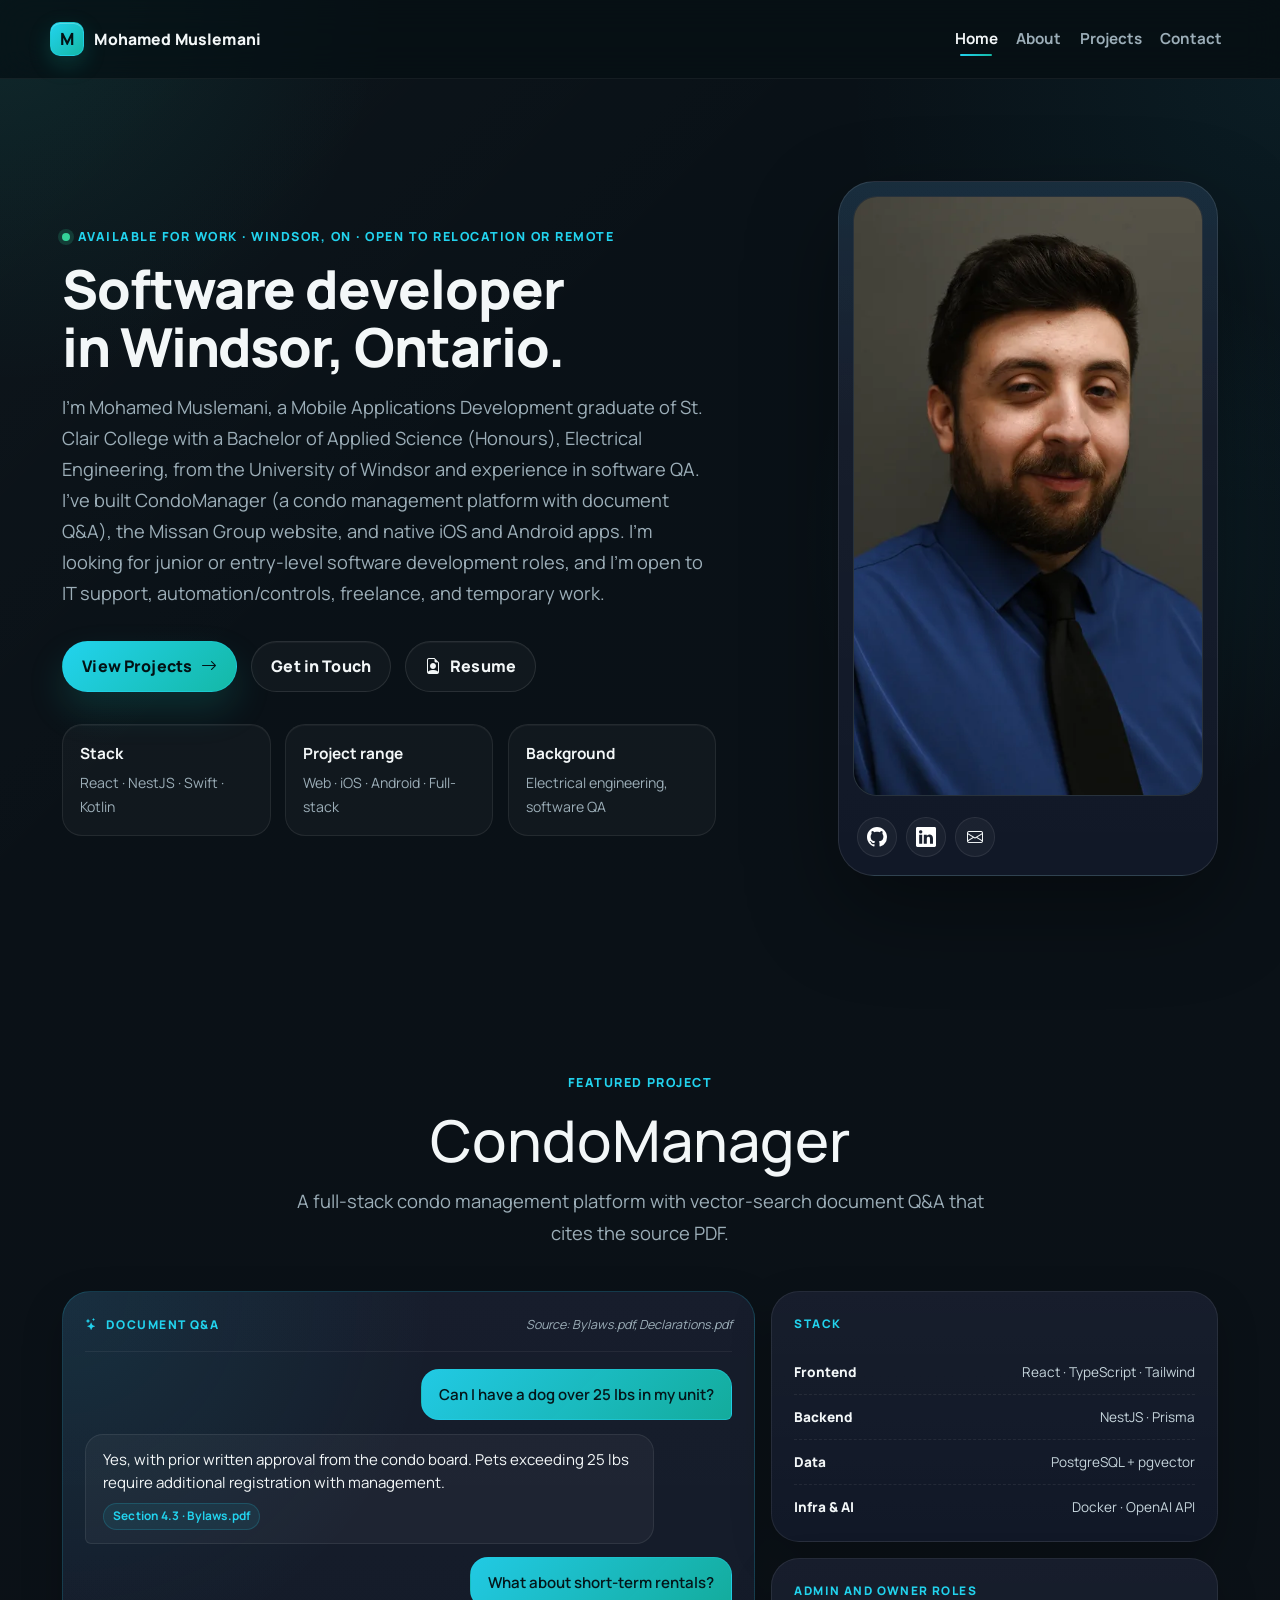
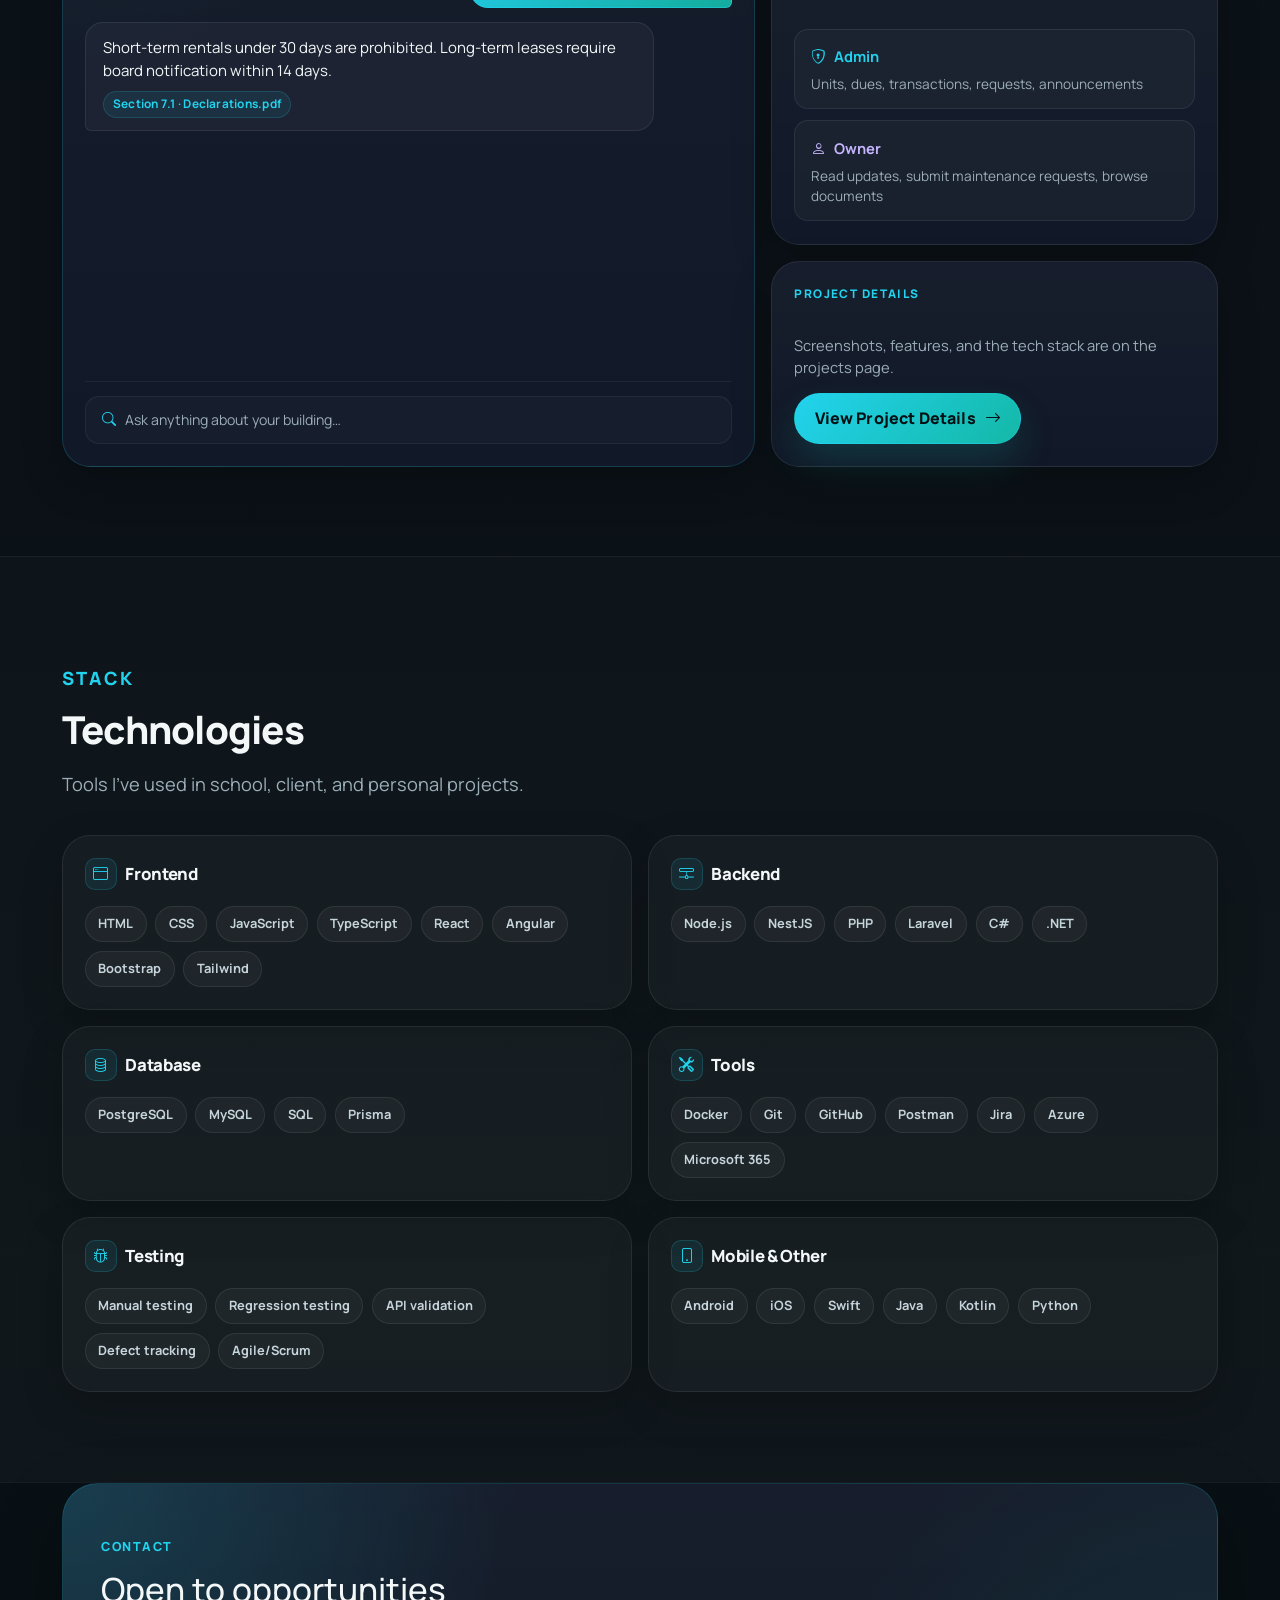
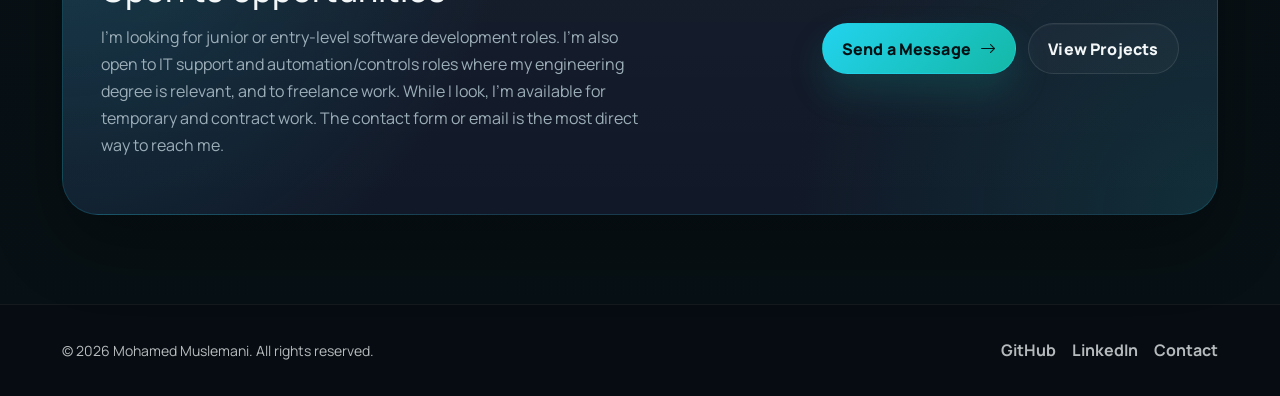
==== commit 70d7f754: "Update site after graduation and rewrite copy Correct education, job titles, and dates, and remove s" ====
--- a/index.html
+++ b/index.html
@@ -3,16 +3,16 @@
   <head>
     <meta charset="UTF-8" />
     <meta name="viewport" content="width=device-width, initial-scale=1.0" />
-    <title>Mohamed Muslemani | Full-Stack Developer</title>
+    <title>Mohamed Muslemani | Software Developer</title>
 
     <!-- SEO -->
     <meta
       name="description"
-      content="Mohamed Muslemani is a full-stack developer in Windsor, ON building maintainable web apps with React, NestJS, Angular, Laravel, and PostgreSQL. Open to junior roles, internships, and freelance work."
+      content="Mohamed Muslemani is a software developer in Windsor, ON and a 2026 St. Clair College graduate. Looking for junior software development roles. Also open to IT support, automation/controls, freelance, and temporary work."
     />
     <meta
       name="keywords"
-      content="Mohamed Muslemani, full-stack developer, web developer, React, NestJS, Angular, Laravel, PostgreSQL, Windsor Ontario, junior developer, portfolio"
+      content="Mohamed Muslemani, software developer, full-stack developer, web developer, React, NestJS, Angular, Laravel, PostgreSQL, Windsor Ontario, junior developer, portfolio"
     />
     <meta name="author" content="Mohamed Muslemani" />
     <meta name="theme-color" content="#0b1117" />
@@ -23,27 +23,27 @@
     <meta property="og:type" content="website" />
     <meta
       property="og:title"
-      content="Mohamed Muslemani | Full-Stack Developer"
+      content="Mohamed Muslemani | Software Developer"
     />
     <meta
       property="og:description"
-      content="Full-stack developer building practical web apps with React, NestJS, Laravel, and PostgreSQL. Open to junior roles, internships, and freelance."
+      content="Software developer in Windsor, ON. I build web and mobile apps with React, NestJS, Laravel, Swift, and Kotlin. Open to junior roles, freelance, and temporary work."
     />
     <meta property="og:url" content="https://mohamedmuslemani.ca/" />
-    <meta property="og:image" content="imgs/MyPic.png" />
+    <meta property="og:image" content="https://mohamedmuslemani.ca/imgs/MyPic.png" />
     <meta property="og:locale" content="en_US" />
 
     <!-- Twitter -->
     <meta name="twitter:card" content="summary_large_image" />
     <meta
       name="twitter:title"
-      content="Mohamed Muslemani | Full-Stack Developer"
+      content="Mohamed Muslemani | Software Developer"
     />
     <meta
       name="twitter:description"
-      content="Full-stack developer building practical web apps with React, NestJS, Laravel, and PostgreSQL."
-    />
-    <meta name="twitter:image" content="imgs/MyPic.png" />
+      content="Software developer in Windsor, ON. I build web and mobile apps with React, NestJS, Laravel, Swift, and Kotlin."
+    />
+    <meta name="twitter:image" content="https://mohamedmuslemani.ca/imgs/MyPic.png" />
 
     <!-- Favicon (inline SVG monogram) -->
     <link
@@ -95,9 +95,9 @@
         "@context": "https://schema.org",
         "@type": "Person",
         "name": "Mohamed Muslemani",
-        "jobTitle": "Full-Stack Developer",
+        "jobTitle": "Software Developer",
         "url": "https://mohamedmuslemani.ca/",
-        "image": "imgs/MyPic.png",
+        "image": "https://mohamedmuslemani.ca/imgs/MyPic.png",
         "address": {
           "@type": "PostalAddress",
           "addressLocality": "Windsor",
@@ -178,10 +178,10 @@
                 Available for work &middot; Windsor, ON &middot; Open to relocation or remote
               </p>
               <h1 data-reveal>
-                Full-stack developer building modern web and mobile applications.
+                Software developer in Windsor, Ontario.
               </h1>
               <p class="hero-copy" data-reveal>
-                I'm Mohamed Muslemani, completing a 3-year Advanced Diploma in Mobile Applications Development at St. Clair College (graduating May 2026), with a B.E. in Electrical Engineering and prior experience in software testing. Recent work spans a full-stack condo management platform with AI document Q&amp;A, a live website for a construction client, and native iOS and Android applications. Open to full-stack, web, mobile, and freelance opportunities.
+                I'm Mohamed Muslemani, a Mobile Applications Development graduate of St. Clair College with a Bachelor of Applied Science (Honours), Electrical Engineering, from the University of Windsor and experience in software QA. I've built CondoManager (a condo management platform with document Q&amp;A), the Missan Group website, and native iOS and Android apps. I'm looking for junior or entry-level software development roles, and I'm open to IT support, automation/controls, freelance, and temporary work.
               </p>
 
               <div class="hero-actions" data-reveal>
@@ -218,7 +218,7 @@
                 </div>
                 <div>
                   <strong>Background</strong>
-                  <span>Engineering &rarr; QA &rarr; Coding</span>
+                  <span>Electrical engineering, software QA</span>
                 </div>
               </div>
             </div>
@@ -335,7 +335,7 @@
             </article>
 
             <article class="bento-card bento-roles">
-              <p class="bento-label">Two roles, one platform</p>
+              <p class="bento-label">Admin and owner roles</p>
               <div class="role-pill role-pill-admin">
                 <strong><i class="bi bi-shield-lock" aria-hidden="true"></i> Admin</strong>
                 <span>Units, dues, transactions, requests, announcements</span>
@@ -347,8 +347,8 @@
             </article>
 
             <article class="bento-card bento-cta">
-              <p class="bento-label">Want to dig deeper?</p>
-              <p class="bento-cta-copy">Architecture, screenshots, and the full tech breakdown live on the project page.</p>
+              <p class="bento-label">Project details</p>
+              <p class="bento-cta-copy">Screenshots, features, and the tech stack are on the projects page.</p>
               <a href="projects.html" class="btn btn-primary-custom">
                 View Project Details
                 <i class="bi bi-arrow-right" aria-hidden="true"></i>
@@ -364,7 +364,7 @@
             <p class="eyebrow">Stack</p>
             <h2 id="stack-heading">Technologies</h2>
             <p>
-              A summary of the tools and frameworks applied across academic projects, client work, and personal builds.
+              Tools I've used in school, client, and personal projects.
             </p>
           </div>
 
@@ -388,12 +388,27 @@
             </div>
             <div class="stack-group" data-reveal>
               <h3>
-                <i class="bi bi-database" aria-hidden="true"></i> Database &amp;
-                Tools
+                <i class="bi bi-database" aria-hidden="true"></i> Database
               </h3>
               <div class="tag-row">
-                <span>PostgreSQL</span><span>SQL</span><span>Prisma</span
-                ><span>Docker</span><span>Git</span><span>GitHub</span>
+                <span>PostgreSQL</span><span>MySQL</span><span>SQL</span
+                ><span>Prisma</span>
+              </div>
+            </div>
+            <div class="stack-group" data-reveal>
+              <h3><i class="bi bi-tools" aria-hidden="true"></i> Tools</h3>
+              <div class="tag-row">
+                <span>Docker</span><span>Git</span><span>GitHub</span
+                ><span>Postman</span><span>Jira</span><span>Azure</span
+                ><span>Microsoft 365</span>
+              </div>
+            </div>
+            <div class="stack-group" data-reveal>
+              <h3><i class="bi bi-bug" aria-hidden="true"></i> Testing</h3>
+              <div class="tag-row">
+                <span>Manual testing</span><span>Regression testing</span
+                ><span>API validation</span><span>Defect tracking</span
+                ><span>Agile/Scrum</span>
               </div>
             </div>
             <div class="stack-group" data-reveal>
@@ -402,8 +417,8 @@
                 Other
               </h3>
               <div class="tag-row">
-                <span>Android</span><span>iOS</span><span>Java</span
-                ><span>Kotlin</span><span>Python</span>
+                <span>Android</span><span>iOS</span><span>Swift</span
+                ><span>Java</span><span>Kotlin</span><span>Python</span>
               </div>
             </div>
           </div>
@@ -417,7 +432,7 @@
               <p class="eyebrow">Contact</p>
               <h2 id="cta-heading">Open to opportunities</h2>
               <p>
-                Currently seeking junior developer roles and internships, with availability for freelance collaborations on projects of interest. The contact form or email is the most direct way to reach me.
+                I'm looking for junior or entry-level software development roles. I'm also open to IT support and automation/controls roles where my engineering degree is relevant, and to freelance work. While I look, I'm available for temporary and contract work. The contact form or email is the most direct way to reach me.
               </p>
             </div>
             <div class="cta-actions">
--- a/CSS/main.css
+++ b/CSS/main.css
@@ -1555,6 +1555,11 @@
 }
 
 /* ===== Gallery Modal ===== */
+/* Keeps the modal hidden if the Bootstrap CDN stylesheet fails to load. */
+.gallery-modal:not(.show) {
+  display: none;
+}
+
 .gallery-modal .modal-content {
   color: var(--text);
   background:
